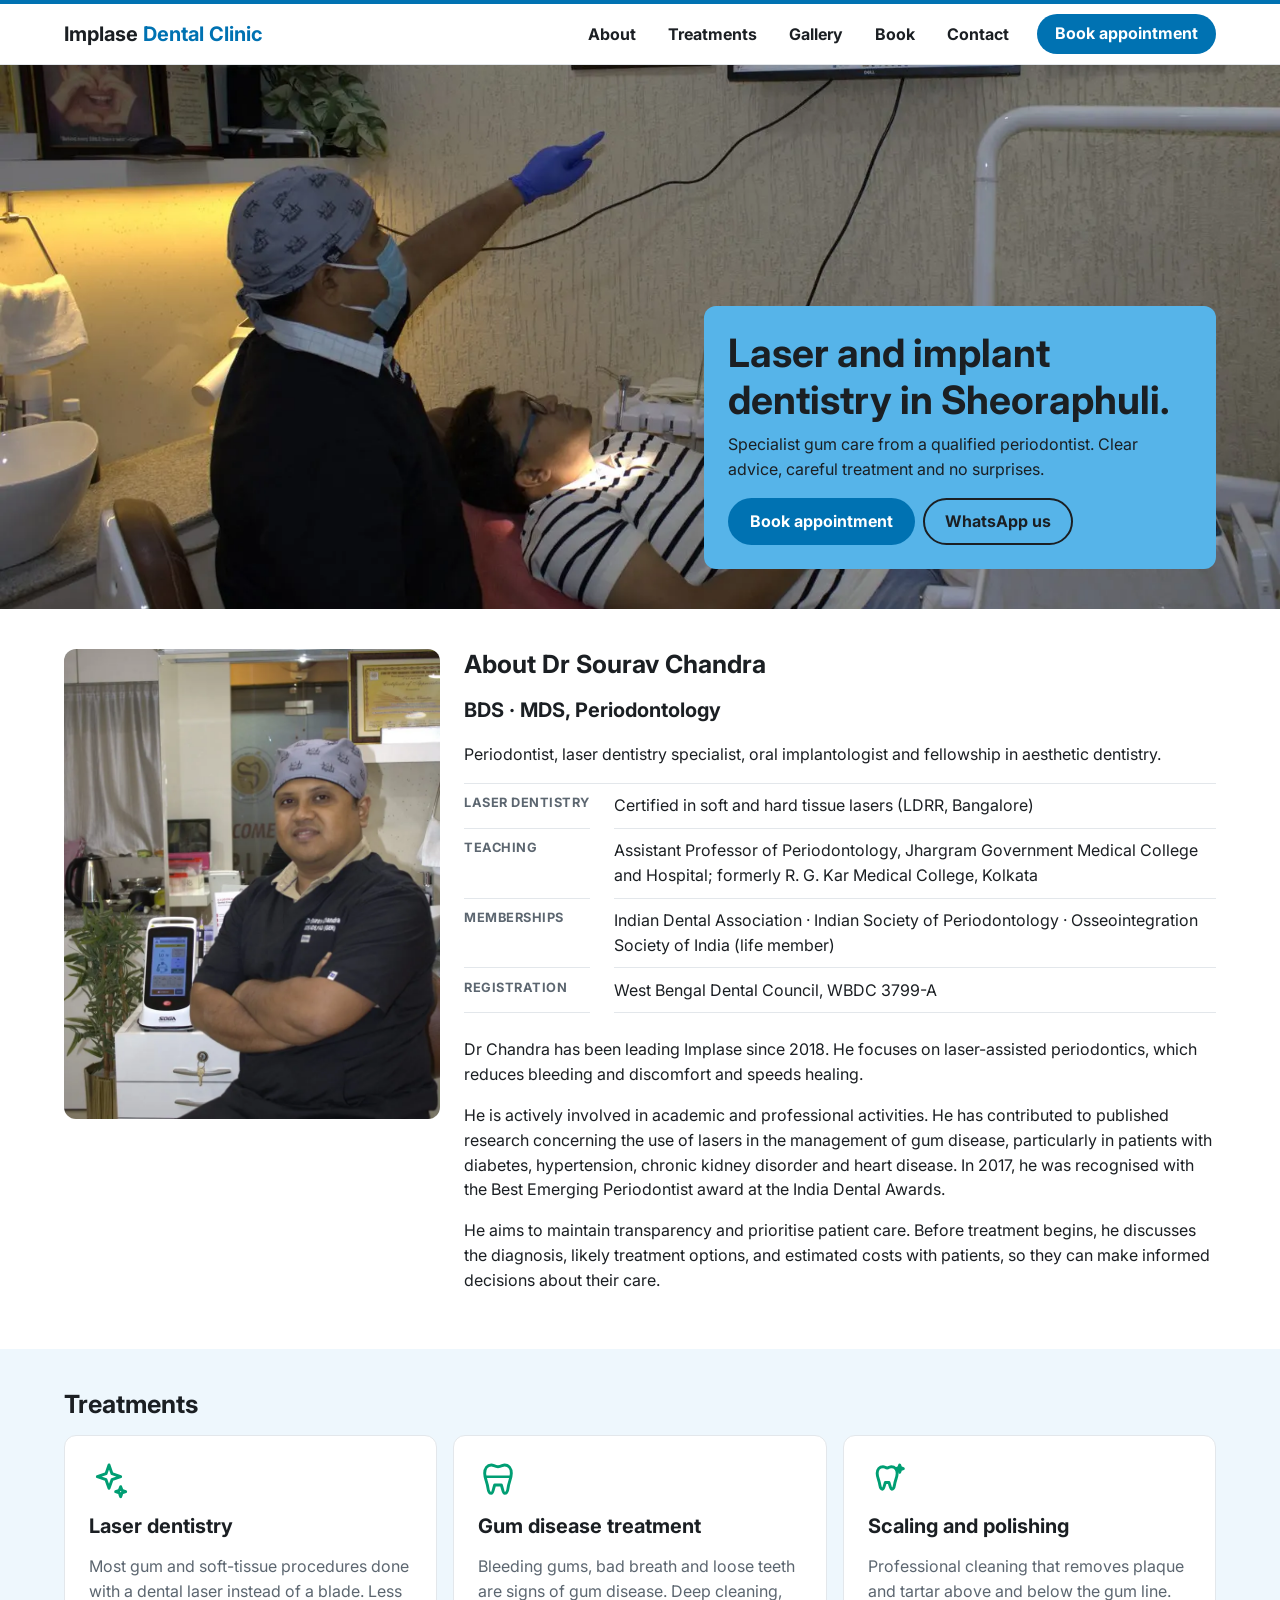
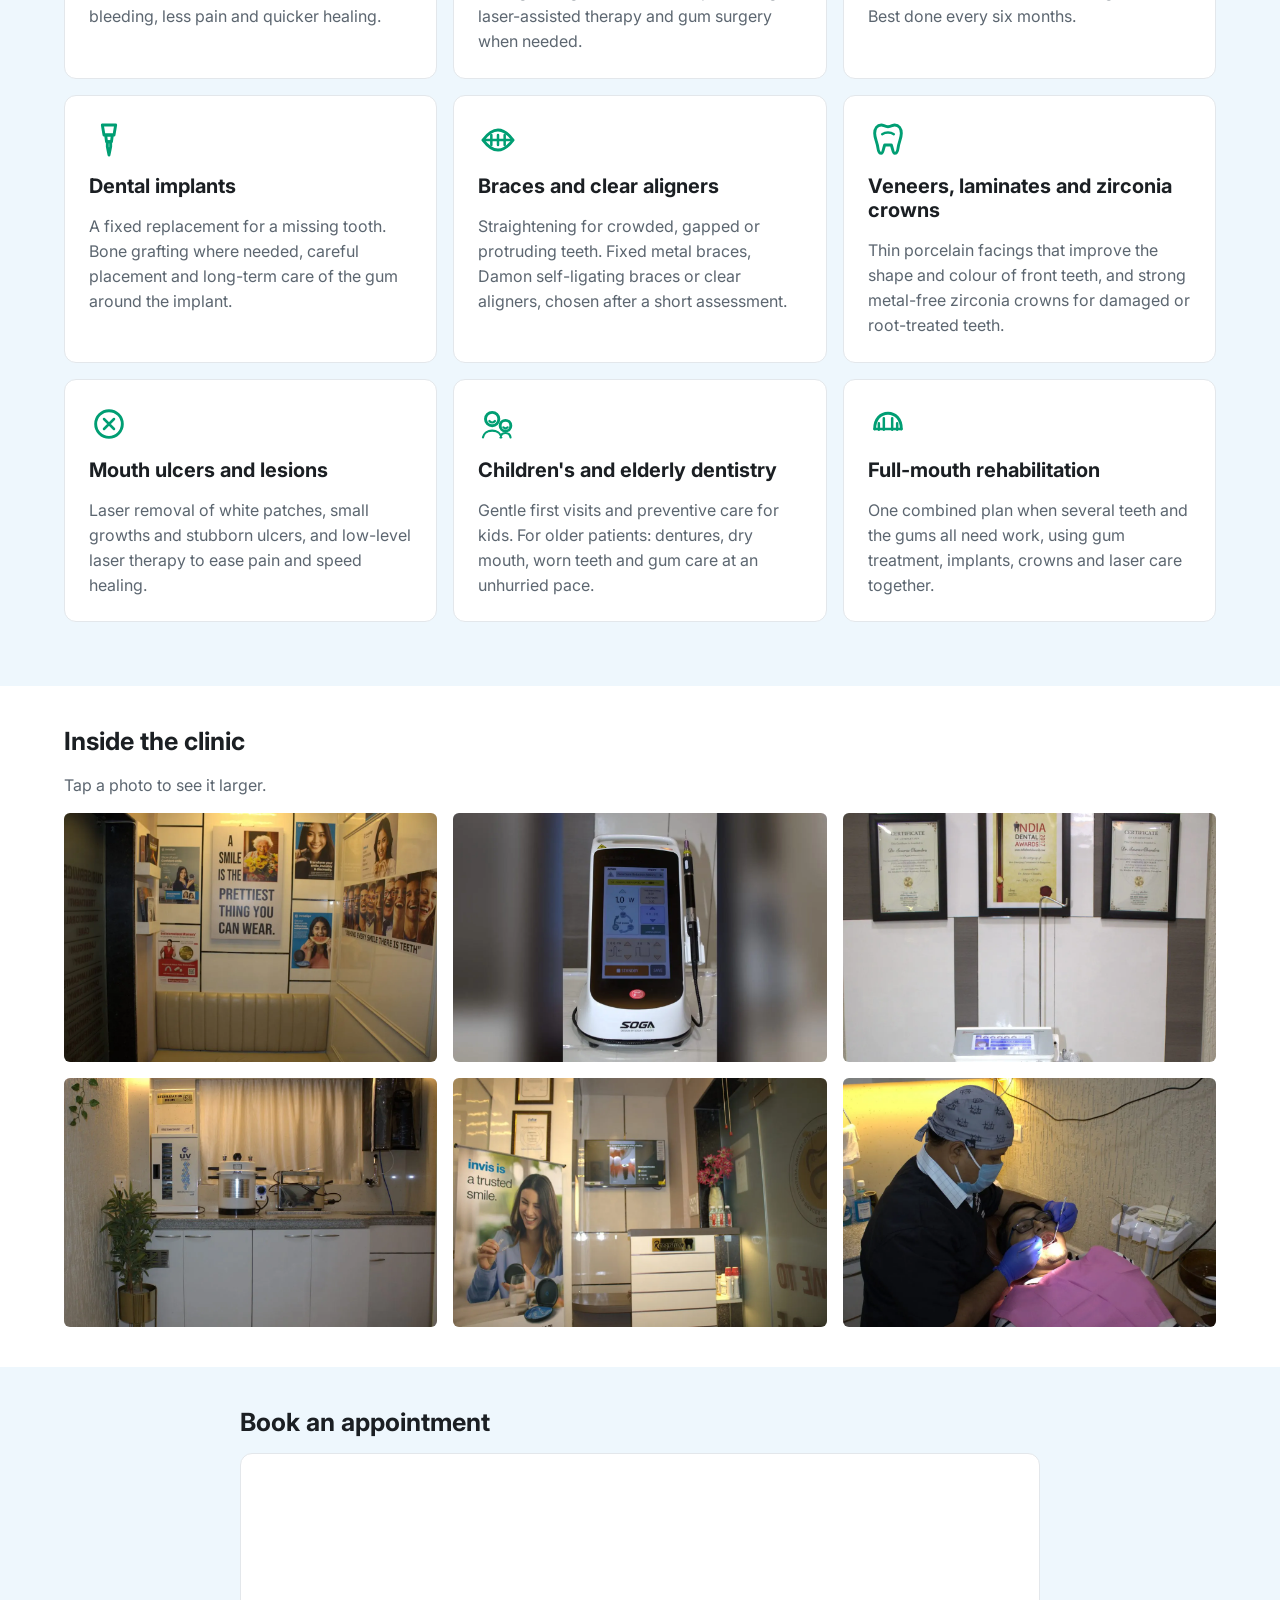
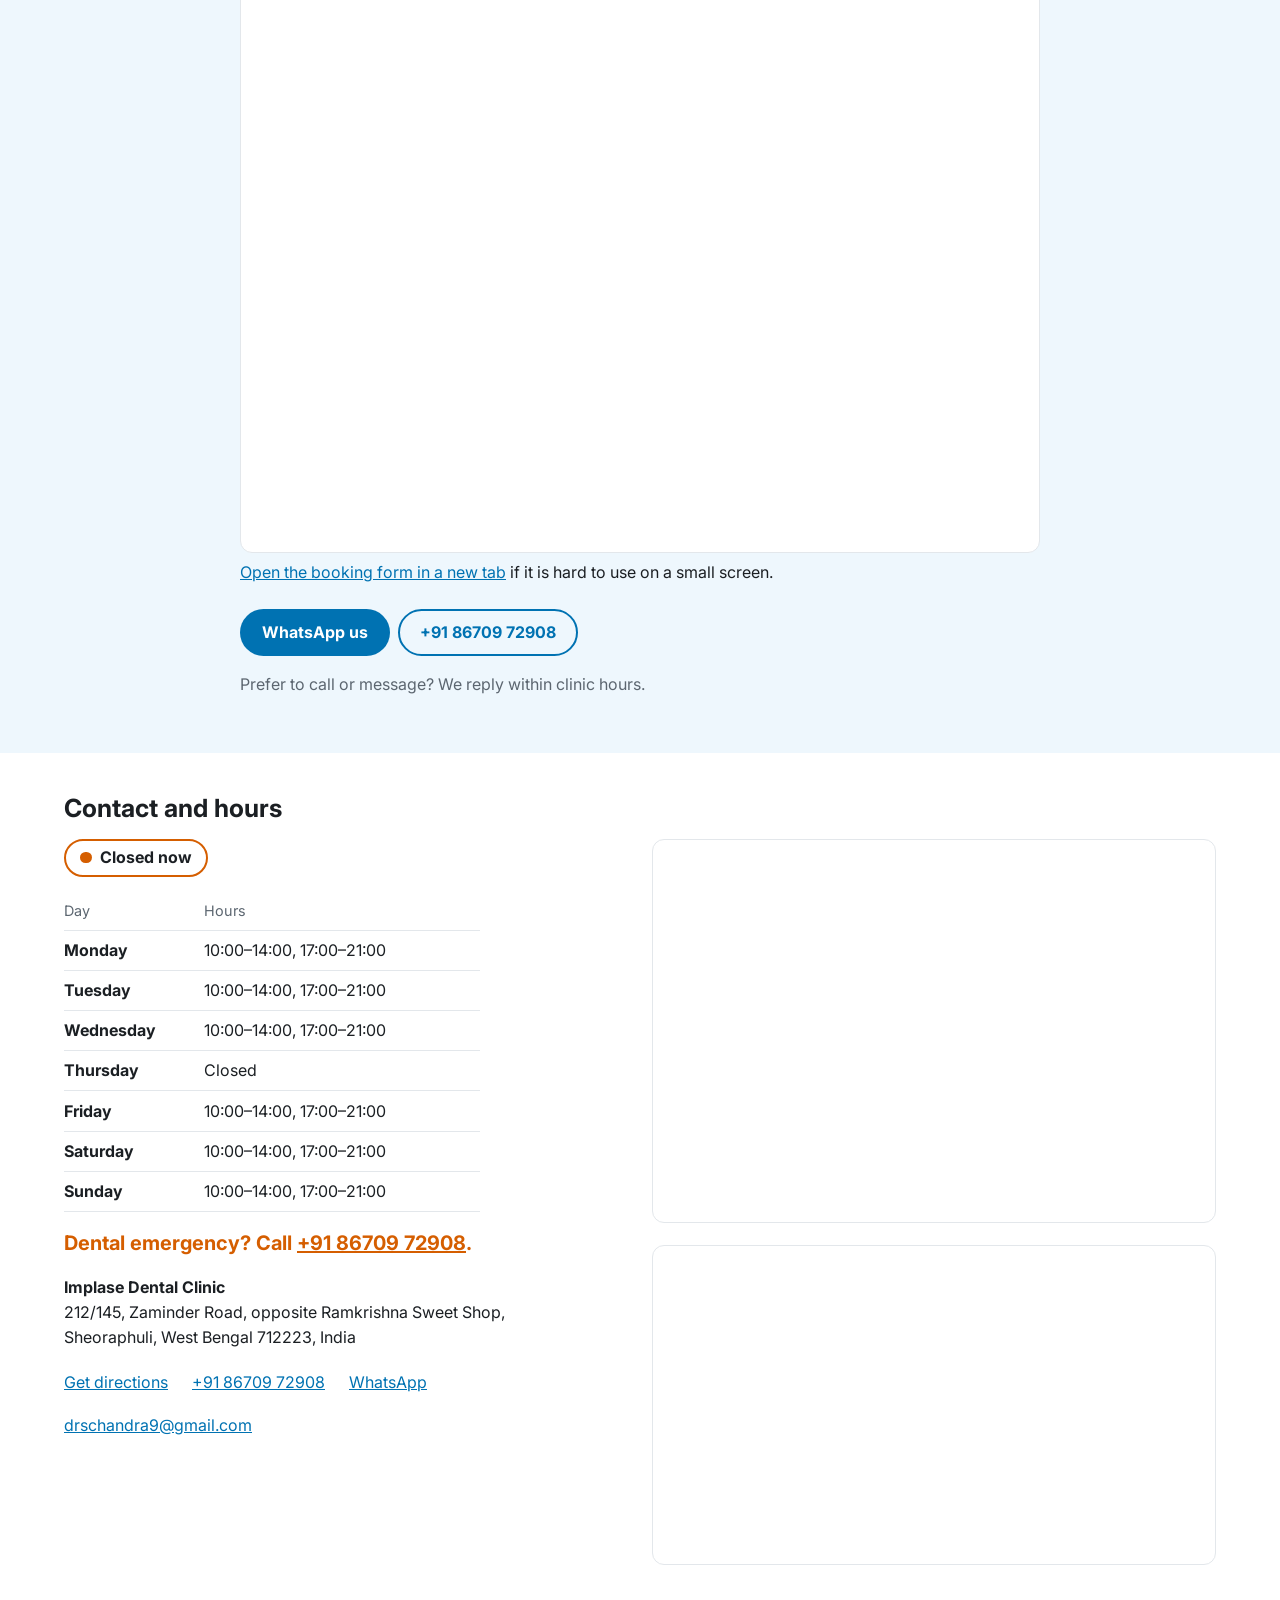
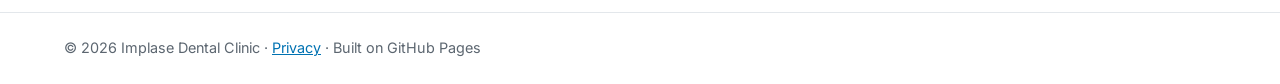
==== index.html @ 8813055f "Build the Implase Dental Clinic site Single-page static site for GitHub Pages: hero, about Dr Sourav" ====
<!doctype html>
<html lang="en">
<head>
  <meta charset="utf-8">
  <meta name="viewport" content="width=device-width, initial-scale=1">
  <title>Implase Dental Clinic, Sheoraphuli | Dr Sourav Chandra</title>
  <meta name="description" content="Implase Dental Clinic in Sheoraphuli, West Bengal. Laser dentistry, gum treatment and dental implants with periodontist Dr Sourav Chandra, BDS, MDS. Book online or on WhatsApp.">
  <link rel="canonical" href="https://implasedental.github.io/">
  <meta property="og:type" content="website">
  <meta property="og:title" content="Implase Dental Clinic, Sheoraphuli">
  <meta property="og:description" content="Laser dentistry, gum treatment and implants with periodontist Dr Sourav Chandra. Book online or on WhatsApp.">
  <meta property="og:url" content="https://implasedental.github.io/">
  <meta property="og:image" content="https://implasedental.github.io/assets/img/hero.jpg">
  <meta property="og:image:width" content="1600">
  <meta property="og:image:height" content="900">
  <meta name="theme-color" content="#0072B2">
  <link rel="icon" href="data:image/svg+xml,%3Csvg xmlns='http://www.w3.org/2000/svg' viewBox='0 0 32 32'%3E%3Crect width='32' height='32' rx='7' fill='%230072B2'/%3E%3Cpath d='M11 7c-3 0-5 2.5-5 6 0 4 2 6 2.5 10 .3 2 1.2 3 2 3 1.3 0 1.5-3 2.5-5.5h2c1 2.5 1.2 5.5 2.5 5.5.8 0 1.7-1 2-3 .5-4 2.5-6 2.5-10 0-3.5-2-6-5-6-1.5 0-2.5 1-3 1s-1.5-1-3-1z' fill='%23fff'/%3E%3C/svg%3E">
  <link rel="preconnect" href="https://fonts.googleapis.com">
  <link rel="preconnect" href="https://fonts.gstatic.com" crossorigin>
  <link rel="stylesheet" href="https://fonts.googleapis.com/css2?family=Inter:wght@400;700&display=swap">
  <link rel="stylesheet" href="style.css">
</head>
<body id="top">
  <a class="skip" href="#main">Skip to content</a>

  <header class="site-header">
    <div class="wrap bar">
      <a class="wordmark" href="#top">Implase <span>Dental Clinic</span></a>
      <button class="menu-btn" type="button" aria-expanded="false" aria-controls="nav">Menu</button>
      <nav id="nav" aria-label="Main">
        <ul>
          <li><a href="#about">About</a></li>
          <li><a href="#treatments">Treatments</a></li>
          <li><a href="#gallery">Gallery</a></li>
          <li><a href="#book">Book</a></li>
          <li><a href="#contact">Contact</a></li>
        </ul>
      </nav>
      <a class="btn btn-primary btn-small" href="#book">Book appointment</a>
    </div>
  </header>

  <main id="main">
    <section class="hero" aria-labelledby="hero-title">
      <picture>
        <source srcset="assets/img/hero.webp" type="image/webp">
        <img src="assets/img/hero.jpg" width="1600" height="900" alt="Dr Sourav Chandra points to a dental implant X-ray on the screen while a patient reclines in the chair" fetchpriority="high">
      </picture>
      <div class="hero-panel">
        <h1 id="hero-title">Laser and implant dentistry in Sheoraphuli.</h1>
        <p>Specialist gum care from a qualified periodontist. Clear advice, careful treatment and no surprises.</p>
        <div class="btn-row">
          <a class="btn btn-primary" href="#book">Book appointment</a>
          <a class="btn btn-outline" href="#" data-link="whatsapp" rel="noopener">WhatsApp us</a>
        </div>
      </div>
    </section>

    <section id="about" class="wrap section" aria-labelledby="about-title">
      <div class="about">
        <picture>
          <source srcset="assets/img/portrait.webp" type="image/webp">
          <img src="assets/img/portrait.jpg" width="800" height="1000" alt="Dr Sourav Chandra in scrubs and a surgical cap, seated beside the clinic's dental laser unit" loading="lazy">
        </picture>
        <div>
          <h2 id="about-title">About Dr Sourav Chandra</h2>
          <p class="lead">BDS &middot; MDS, Periodontology</p>
          <p>Periodontist, laser dentistry specialist, oral implantologist and fellowship in aesthetic dentistry.</p>
          <dl class="facts">
            <dt>Laser dentistry</dt><dd>Certified in soft and hard tissue lasers (LDRR, Bangalore)</dd>
            <dt>Teaching</dt><dd>Assistant Professor of Periodontology, Jhargram Government Medical College and Hospital; formerly R. G. Kar Medical College, Kolkata</dd>
            <dt>Memberships</dt><dd>Indian Dental Association &middot; Indian Society of Periodontology &middot; Osseointegration Society of India (life member)</dd>
            <dt>Registration</dt><dd>West Bengal Dental Council, WBDC 3799-A</dd>
          </dl>
          <p>Dr Chandra has been leading Implase since 2018. He focuses on laser-assisted periodontics, which reduces bleeding and discomfort and speeds healing.</p>
          <p>He is actively involved in academic and professional activities. He has contributed to published research concerning the use of lasers in the management of gum disease, particularly in patients with diabetes, hypertension, chronic kidney disorder and heart disease. In 2017, he was recognised with the Best Emerging Periodontist award at the India Dental Awards.</p>
          <p>He aims to maintain transparency and prioritise patient care. Before treatment begins, he discusses the diagnosis, likely treatment options, and estimated costs with patients, so they can make informed decisions about their care.</p>
        </div>
      </div>
    </section>

    <section id="treatments" class="section soft" aria-labelledby="treatments-title">
      <div class="wrap">
        <h2 id="treatments-title">Treatments</h2>
        <ul class="cards plain">
          <li class="card">
            <svg class="icon" viewBox="0 0 24 24" aria-hidden="true"><path d="M12 3l1.8 5.2L19 10l-5.2 1.8L12 17l-1.8-5.2L5 10l5.2-1.8z"/><path d="M19 16l.8 2.2L22 19l-2.2.8L19 22l-.8-2.2L16 19l2.2-.8z"/></svg>
            <h3>Laser dentistry</h3>
            <p>Most gum and soft-tissue procedures done with a dental laser instead of a blade. Less bleeding, less pain and quicker healing.</p>
          </li>
          <li class="card">
            <svg class="icon" viewBox="0 0 24 24" aria-hidden="true"><path d="M8 3c-2.5 0-4 2-4 5 0 3 1.5 5 2 9 .2 1.6 1 3 2 3s1-2 2-5h4c1 3 1 5 2 5s1.8-1.4 2-3c.5-4 2-6 2-9 0-3-1.5-5-4-5-1.3 0-2 1-4 1S9.3 3 8 3z"/><path d="M4.5 10h15" stroke-width="1.5"/></svg>
            <h3>Gum disease treatment</h3>
            <p>Bleeding gums, bad breath and loose teeth are signs of gum disease. Deep cleaning, laser-assisted therapy and gum surgery when needed.</p>
          </li>
          <li class="card">
            <svg class="icon" viewBox="0 0 24 24" aria-hidden="true"><path d="M9 4c-2 0-3.5 1.5-3.5 4 0 2.5 1.2 4 1.6 7 .2 1.3.8 2.5 1.6 2.5s.9-1.6 1.7-4h2.2c.8 2.4.9 4 1.7 4s1.4-1.2 1.6-2.5c.4-3 1.6-4.5 1.6-7 0-2.5-1.5-4-3.5-4-1 0-1.5.8-2.5.8S10 4 9 4z"/><path d="M19 3l.6 1.6L21.2 5.2l-1.6.6L19 7.4l-.6-1.6-1.6-.6 1.6-.6z"/></svg>
            <h3>Scaling and polishing</h3>
            <p>Professional cleaning that removes plaque and tartar above and below the gum line. Best done every six months.</p>
          </li>
          <li class="card">
            <svg class="icon" viewBox="0 0 24 24" aria-hidden="true"><path d="M8 3h8l-1 6H9z"/><path d="M10 9h4l-.5 4h-3z"/><path d="M11 13h2v3l-1 5-1-5z"/></svg>
            <h3>Dental implants</h3>
            <p>A fixed replacement for a missing tooth. Bone grafting where needed, careful placement and long-term care of the gum around the implant.</p>
          </li>
          <li class="card">
            <svg class="icon" viewBox="0 0 24 24" aria-hidden="true"><path d="M3 12c3-4 6-6 9-6s6 2 9 6c-3 4-6 6-9 6s-6-2-9-6z"/><path d="M3 12h18M8 9v6M12 9v6M16 9v6" stroke-width="1.5"/></svg>
            <h3>Braces and clear aligners</h3>
            <p>Straightening for crowded, gapped or protruding teeth. Fixed metal braces, Damon self-ligating braces or clear aligners, chosen after a short assessment.</p>
          </li>
          <li class="card">
            <svg class="icon" viewBox="0 0 24 24" aria-hidden="true"><path d="M8 3c-2.5 0-4 2-4 5 0 3 1.5 5 2 9 .2 1.6 1 3 2 3s1-2 2-5h4c1 3 1 5 2 5s1.8-1.4 2-3c.5-4 2-6 2-9 0-3-1.5-5-4-5-1.3 0-2 1-4 1S9.3 3 8 3z"/><path d="M8.5 8.5c1.2-.8 2.3-1 3.5-1s2.3.2 3.5 1" stroke-width="1.5"/></svg>
            <h3>Veneers, laminates and zirconia crowns</h3>
            <p>Thin porcelain facings that improve the shape and colour of front teeth, and strong metal-free zirconia crowns for damaged or root-treated teeth.</p>
          </li>
          <li class="card">
            <svg class="icon" viewBox="0 0 24 24" aria-hidden="true"><path d="M4 12c0-4.4 3.6-8 8-8s8 3.6 8 8-3.6 8-8 8-8-3.6-8-8z"/><path d="M9 9l6 6M15 9l-6 6" stroke-width="1.5"/></svg>
            <h3>Mouth ulcers and lesions</h3>
            <p>Laser removal of white patches, small growths and stubborn ulcers, and low-level laser therapy to ease pain and speed healing.</p>
          </li>
          <li class="card">
            <svg class="icon" viewBox="0 0 24 24" aria-hidden="true"><circle cx="8.5" cy="9" r="4"/><path d="M6.8 10.2c.5.6 1 .9 1.7.9s1.2-.3 1.7-.9" stroke-width="1.3"/><circle cx="16.5" cy="13" r="3.2"/><path d="M15.2 14c.4.4.8.6 1.3.6s.9-.2 1.3-.6" stroke-width="1.3"/><path d="M3 20c.5-2.5 2.8-4 5.5-4s5 1.5 5.5 4M13.5 20c.3-1.6 1.5-2.6 3-2.6s2.7 1 3 2.6" stroke-width="1.3"/></svg>
            <h3>Children's and elderly dentistry</h3>
            <p>Gentle first visits and preventive care for kids. For older patients: dentures, dry mouth, worn teeth and gum care at an unhurried pace.</p>
          </li>
          <li class="card">
            <svg class="icon" viewBox="0 0 24 24" aria-hidden="true"><path d="M4 15c0-6 3.6-9.5 8-9.5s8 3.5 8 9.5"/><path d="M6.5 11.5v4M9.5 8.5v7M14.5 8.5v7M17.5 11.5v4M4 15h16" stroke-width="1.5"/></svg>
            <h3>Full-mouth rehabilitation</h3>
            <p>One combined plan when several teeth and the gums all need work, using gum treatment, implants, crowns and laser care together.</p>
          </li>
        </ul>
      </div>
    </section>

    <section id="gallery" class="wrap section" aria-labelledby="gallery-title">
      <h2 id="gallery-title">Inside the clinic</h2>
      <p class="muted">Tap a photo to see it larger.</p>
      <ul class="gallery plain">
        <li><a href="assets/img/gallery-01.jpg"><picture><source srcset="assets/img/gallery-01.webp" type="image/webp"><img src="assets/img/gallery-01.jpg" width="1200" height="800" alt="Dr Chandra examining a patient" loading="lazy"></picture></a></li>
        <li><a href="assets/img/gallery-02.jpg"><picture><source srcset="assets/img/gallery-02.webp" type="image/webp"><img src="assets/img/gallery-02.jpg" width="1200" height="800" alt="The dental laser unit" loading="lazy"></picture></a></li>
        <li><a href="assets/img/gallery-03.jpg"><picture><source srcset="assets/img/gallery-03.webp" type="image/webp"><img src="assets/img/gallery-03.jpg" width="1200" height="800" alt="Awards and certificates, including Best Emerging Periodontist, India Dental Awards 2017" loading="lazy"></picture></a></li>
        <li><a href="assets/img/gallery-04.jpg"><picture><source srcset="assets/img/gallery-04.webp" type="image/webp"><img src="assets/img/gallery-04.jpg" width="1200" height="800" alt="Sterilisation room: autoclave and UV chamber" loading="lazy"></picture></a></li>
        <li><a href="assets/img/gallery-05.jpg"><picture><source srcset="assets/img/gallery-05.webp" type="image/webp"><img src="assets/img/gallery-05.jpg" width="1200" height="800" alt="Reception" loading="lazy"></picture></a></li>
        <li><a href="assets/img/gallery-06.jpg"><picture><source srcset="assets/img/gallery-06.webp" type="image/webp"><img src="assets/img/gallery-06.jpg" width="1200" height="800" alt="Waiting area" loading="lazy"></picture></a></li>
      </ul>
      <dialog id="lightbox" aria-label="Photo viewer">
        <figure>
          <img src="" alt="">
          <figcaption></figcaption>
        </figure>
        <button type="button" class="lb-btn lb-prev" id="lb-prev" aria-label="Previous photo">&#8592;</button>
        <button type="button" class="lb-btn lb-next" id="lb-next" aria-label="Next photo">&#8594;</button>
        <button type="button" class="lb-btn lb-close" id="lb-close" aria-label="Close">&#215;</button>
      </dialog>
    </section>

    <section id="book" class="section soft" aria-labelledby="book-title">
      <div class="wrap narrow">
        <h2 id="book-title">Book an appointment</h2>
        <div id="calendar">
          <div class="notice">
            <strong>To book, use the online form, message us on WhatsApp or call.</strong>
            <p>The form needs JavaScript. If it does not appear, WhatsApp or call us during clinic hours and we will fix a time.</p>
          </div>
        </div>
        <div class="btn-row">
          <a class="btn btn-primary" href="#" data-link="whatsapp" rel="noopener">WhatsApp us</a>
          <a class="btn btn-outline" href="#" data-link="phone" data-text>+91 86709 72908</a>
        </div>
        <p class="muted">Prefer to call or message? We reply within clinic hours.</p>
      </div>
    </section>

    <section id="contact" class="wrap section" aria-labelledby="contact-title">
      <h2 id="contact-title">Contact and hours</h2>
      <div class="contact">
        <div>
          <p><span class="badge" id="open-badge">Checking hours…</span></p>
          <table id="hours">
            <caption class="visually-hidden">Clinic hours, Indian Standard Time</caption>
            <thead><tr><th scope="col">Day</th><th scope="col">Hours</th></tr></thead>
            <tbody></tbody>
          </table>
          <p class="emergency">Dental emergency? Call <a href="#" data-link="phone" data-text>+91 86709 72908</a>.</p>
          <address>
            <strong>Implase Dental Clinic</strong><br>
            212/145, Zaminder Road, opposite Ramkrishna Sweet Shop,<br>
            Sheoraphuli, West Bengal 712223, India
          </address>
          <ul class="plain links">
            <li><a href="#" data-link="directions" rel="noopener">Get directions</a></li>
            <li><a href="#" data-link="phone" data-text>+91 86709 72908</a></li>
            <li><a href="#" data-link="whatsapp" rel="noopener">WhatsApp</a></li>
            <li><a href="#" data-link="email" data-text>Email</a></li>
            <li><a href="#" data-link="reviews" rel="noopener">Read reviews</a></li>
          </ul>
          <ul class="plain links" id="socials"></ul>
        </div>
        <div>
          <iframe id="calendar-view" title="Implase Dental Clinic calendar" loading="lazy"></iframe>
          <iframe id="map" title="Map showing Implase Dental Clinic on Zaminder Road, Sheoraphuli" loading="lazy" allowfullscreen referrerpolicy="no-referrer-when-downgrade"></iframe>
        </div>
      </div>
    </section>
  </main>

  <footer class="site-footer">
    <div class="wrap">
      <p>&copy; <span id="year">2026</span> Implase Dental Clinic &middot; <a href="privacy.html">Privacy</a> &middot; Built on GitHub Pages</p>
    </div>
  </footer>

  <script src="script.js"></script>
</body>
</html>
---- style.css ----
/* Palette roles (Okabe-Ito), type scale, spacing and radii live here. */
:root {
  --brand: #0072B2;
  --brand-soft: #56B4E9;
  --accent: #009E73;
  --alert: #D55E00;
  --ink: #1B1F23;
  --paper: #FFFFFF;
  --muted: #5C6670;
  --line: #E3E7EB;
  --link: var(--brand);
  --on-soft: #1B1F23;              /* text on --brand-soft, same in both schemes */
  --soft-bg: #EEF7FD;              /* light wash for alternating sections */

  --font: "Inter", system-ui, -apple-system, "Segoe UI", Roboto, sans-serif;
  --fs-0: 1rem;                    /* 16px, 1.25 ratio */
  --fs-1: 1.25rem;
  --fs-2: 1.563rem;
  --fs-3: 1.953rem;
  --fs-4: 2.441rem;

  --s-1: .25rem;
  --s-2: .5rem;
  --s-3: 1rem;
  --s-4: 1.5rem;
  --s-5: 2.5rem;
  --s-6: 4rem;

  --r-sm: 6px;
  --r-md: 12px;
  --r-pill: 999px;
  --wrap: 72rem;
  --header-h: 3.75rem;
}

@media (prefers-color-scheme: dark) {
  :root {
    --ink: #FFFFFF;
    --paper: #1B1F23;
    --muted: #A9B2BA;
    --line: #2E353C;
    --link: #56B4E9;
    --soft-bg: #222A31;
  }
}

*, *::before, *::after { box-sizing: border-box; }
html { scroll-behavior: smooth; scroll-padding-top: var(--header-h); }
@media (prefers-reduced-motion: reduce) { html { scroll-behavior: auto; } }

body {
  margin: 0;
  font-family: var(--font);
  font-size: var(--fs-0);
  line-height: 1.55;
  color: var(--ink);
  background: var(--paper);
}

h1, h2, h3 { line-height: 1.2; margin: 0 0 var(--s-3); }
h1 { font-size: var(--fs-3); }
h2 { font-size: var(--fs-2); }
h3 { font-size: var(--fs-1); }
p { margin: 0 0 var(--s-3); }
img { max-width: 100%; height: auto; display: block; }
a { color: var(--link); }
a:hover { text-decoration-thickness: 2px; }
:focus-visible { outline: 3px solid var(--brand-soft); outline-offset: 2px; }
.plain { list-style: none; margin: 0; padding: 0; }
.muted { color: var(--muted); }
.lead { font-size: var(--fs-1); font-weight: 700; }
.visually-hidden { position: absolute; width: 1px; height: 1px; overflow: hidden; clip: rect(0 0 0 0); white-space: nowrap; }

.skip {
  position: absolute; left: var(--s-3); top: -3rem;
  padding: var(--s-2) var(--s-3); background: var(--brand); color: #fff; border-radius: var(--r-sm); z-index: 20;
}
.skip:focus { top: var(--s-3); }

.wrap { width: min(100% - 2rem, var(--wrap)); margin-inline: auto; }
.wrap.narrow { max-width: 50rem; }
.section { padding-block: var(--s-5); }
.soft { background: var(--soft-bg); }
.soft .wrap.section { padding-block: 0; }

/* Buttons */
.btn {
  display: inline-block; padding: .75rem 1.25rem; min-height: 44px;
  border-radius: var(--r-pill); font-weight: 700; text-decoration: none; text-align: center;
  border: 2px solid transparent; line-height: 1.2;
}
.btn-primary { background: var(--brand); color: #fff; }
.btn-primary:hover { background: #005E93; }
.btn-outline { border-color: currentColor; color: var(--link); background: transparent; }
.btn-small { padding: .5rem 1rem; min-height: 40px; }
.btn-row { display: flex; flex-wrap: wrap; gap: var(--s-2); margin-bottom: var(--s-3); }

/* Header */
.site-header {
  position: sticky; top: 0; z-index: 10;
  background: var(--paper); border-bottom: 1px solid var(--line);
  border-top: 4px solid var(--brand);
}
.bar { display: flex; align-items: center; gap: var(--s-3); min-height: var(--header-h); position: relative; }
.wordmark { font-weight: 700; text-decoration: none; color: var(--ink); margin-right: auto; font-size: var(--fs-0); line-height: 1.2; }
@media (min-width: 60em) { .wordmark { font-size: var(--fs-1); } }
.wordmark span { color: var(--brand); display: block; white-space: nowrap; }
@media (min-width: 60em) { .wordmark span { display: inline; } }
@media (prefers-color-scheme: dark) { .wordmark span { color: var(--brand-soft); } }
.menu-btn {
  font: inherit; font-weight: 700; background: none; color: var(--ink);
  border: 2px solid var(--line); border-radius: var(--r-sm); padding: .4rem .75rem; min-height: 40px; cursor: pointer;
}
#nav { display: none; position: absolute; left: 0; right: 0; top: 100%; background: var(--paper); border-bottom: 1px solid var(--line); }
#nav.open { display: block; }
#nav ul { list-style: none; margin: 0; padding: var(--s-2) 0; }
#nav a { display: block; padding: .75rem 1rem; color: var(--ink); text-decoration: none; font-weight: 700; }
#nav a:hover { color: var(--link); }
@media (min-width: 60em) {
  .menu-btn { display: none; }
  #nav { display: block; position: static; border: 0; background: none; }
  #nav ul { display: flex; gap: var(--s-2); padding: 0; }
  #nav a { padding: .5rem .75rem; }
}

/* Hero */
.hero { position: relative; }
.hero img { width: 100%; aspect-ratio: 16 / 9; object-fit: cover; object-position: center 80%; }
.hero-panel { background: var(--brand-soft); color: var(--on-soft); padding: var(--s-4) var(--s-3); }
.hero-panel h1 { margin-bottom: var(--s-2); }
.hero-panel .btn-outline { color: var(--on-soft); }
.hero-panel .btn-row { margin: 0; }
@media (min-width: 56em) {
  .hero img { aspect-ratio: 2 / 1; max-height: 34rem; }
  .hero-panel {
    position: absolute; right: max(1rem, calc((100% - var(--wrap)) / 2)); bottom: var(--s-5);
    max-width: 32rem; padding: var(--s-4); border-radius: var(--r-md);
  }
  .hero-panel h1 { font-size: var(--fs-4); }
}

/* About */
.about { display: grid; gap: var(--s-4); }
.about img { border-radius: var(--r-md); width: 100%; max-width: 20rem; }
.facts { display: grid; gap: 0; margin: 0 0 var(--s-4); border-top: 1px solid var(--line); }
.facts dt { font-size: .8rem; font-weight: 700; letter-spacing: .04em; text-transform: uppercase; color: var(--muted); padding-top: .6rem; }
.facts dd { margin: 0; padding: .15rem 0 .6rem; border-bottom: 1px solid var(--line); }
@media (min-width: 48em) {
  .facts { grid-template-columns: max-content 1fr; column-gap: var(--s-4); }
  .facts dt { padding: .6rem 0; border-bottom: 1px solid var(--line); }
  .facts dd { padding: .6rem 0; }
}
@media (min-width: 48em) {
  .about { grid-template-columns: 1fr 2fr; align-items: start; }
  .about img { max-width: none; }
}

/* Treatments */
.cards { display: grid; gap: var(--s-3); grid-template-columns: repeat(auto-fill, minmax(min(100%, 20rem), 1fr)); margin-bottom: var(--s-4); }
.card { background: var(--paper); border: 1px solid var(--line); border-radius: var(--r-md); padding: var(--s-4); }
.card p { margin: 0; color: var(--muted); }
.icon { width: 2.5rem; height: 2.5rem; fill: none; stroke: var(--accent); stroke-width: 1.75; stroke-linecap: round; stroke-linejoin: round; margin-bottom: var(--s-2); }

/* Gallery + lightbox */
.gallery { display: grid; gap: var(--s-2); grid-template-columns: repeat(2, 1fr); }
@media (min-width: 48em) { .gallery { grid-template-columns: repeat(3, 1fr); gap: var(--s-3); } }
.gallery a { display: block; border-radius: var(--r-sm); overflow: hidden; }
.gallery img { transition: transform .2s; }
.gallery a:hover img { transform: scale(1.03); }
#lightbox { border: 0; padding: 0; background: transparent; max-width: 95vw; max-height: 95vh; }
#lightbox::backdrop { background: rgba(0, 0, 0, .85); }
#lightbox figure { margin: 0; }
#lightbox img { max-width: 95vw; max-height: 85vh; width: auto; border-radius: var(--r-sm); margin-inline: auto; }
#lightbox figcaption { color: #fff; text-align: center; padding: var(--s-2); }
.lb-btn {
  position: fixed; top: 50%; transform: translateY(-50%);
  width: 44px; height: 44px; border-radius: var(--r-pill); border: 0; cursor: pointer;
  background: #fff; color: #1B1F23; font-size: 1.5rem; line-height: 1;
}
.lb-prev { left: var(--s-2); }
.lb-next { right: var(--s-2); }
.lb-close { top: var(--s-3); right: var(--s-2); transform: none; }

/* Booking */
#calendar { margin-bottom: var(--s-4); }
#calendar iframe { width: 100%; min-height: 700px; border: 1px solid var(--line); border-radius: var(--r-md); background: var(--paper); }
.notice { border: 2px dashed var(--brand); border-radius: var(--r-md); padding: var(--s-4); background: var(--paper); }
.notice p { margin: var(--s-2) 0 0; }

/* Contact */
.contact { display: grid; gap: var(--s-4); }
@media (min-width: 54em) { .contact { grid-template-columns: 1fr 1fr; } }
.badge {
  display: inline-flex; align-items: center; gap: var(--s-2);
  padding: .3rem .9rem; border-radius: var(--r-pill); border: 2px solid var(--line); font-weight: 700;
}
.badge::before { content: ""; width: .7em; height: .7em; border-radius: 50%; background: var(--muted); }
.badge.open { border-color: var(--accent); }
.badge.open::before { background: var(--accent); }
.badge.closed { border-color: var(--alert); }
.badge.closed::before { background: var(--alert); }
#hours { border-collapse: collapse; width: 100%; max-width: 26rem; margin-bottom: var(--s-3); }
#hours th, #hours td { text-align: left; padding: .45rem 0; border-bottom: 1px solid var(--line); }
#hours thead th { color: var(--muted); font-weight: 400; font-size: .9rem; }
#hours tbody th { font-weight: 700; }
.emergency { font-size: var(--fs-1); font-weight: 700; color: var(--alert); }
.emergency a { color: inherit; }
address { font-style: normal; margin-bottom: var(--s-3); }
.links { display: flex; flex-wrap: wrap; gap: var(--s-2) var(--s-4); margin-bottom: var(--s-3); }
.links a { display: inline-block; padding-block: .3rem; }
.contact picture img { border-radius: var(--r-md); margin-bottom: var(--s-3); }
#map { width: 100%; height: 20rem; border: 1px solid var(--line); border-radius: var(--r-md); }
#calendar-view { width: 100%; height: 24rem; border: 1px solid var(--line); border-radius: var(--r-md); margin-bottom: var(--s-3); background: var(--paper); }

/* Footer */
.site-footer { border-top: 1px solid var(--line); padding-block: var(--s-4); color: var(--muted); font-size: .9rem; }
.site-footer p { margin: 0; }

/* Privacy page */
.prose { max-width: 42rem; }
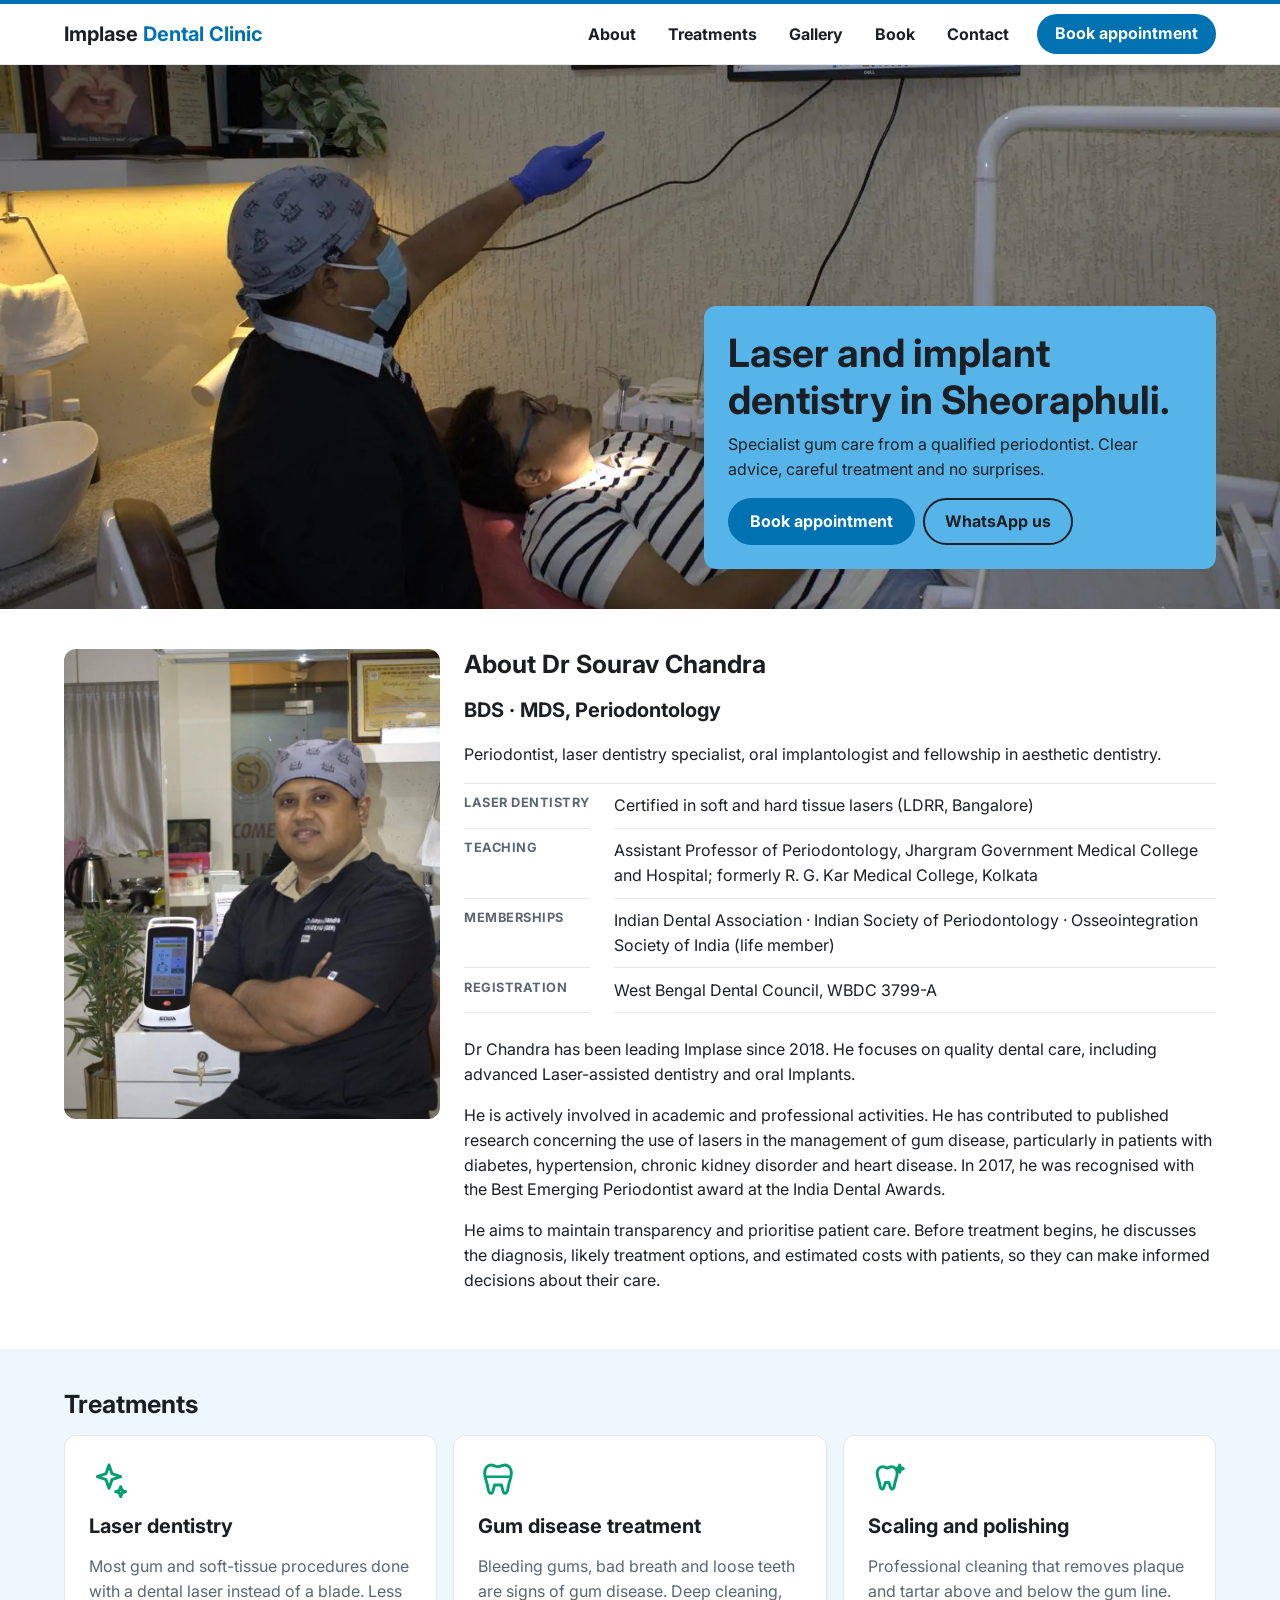
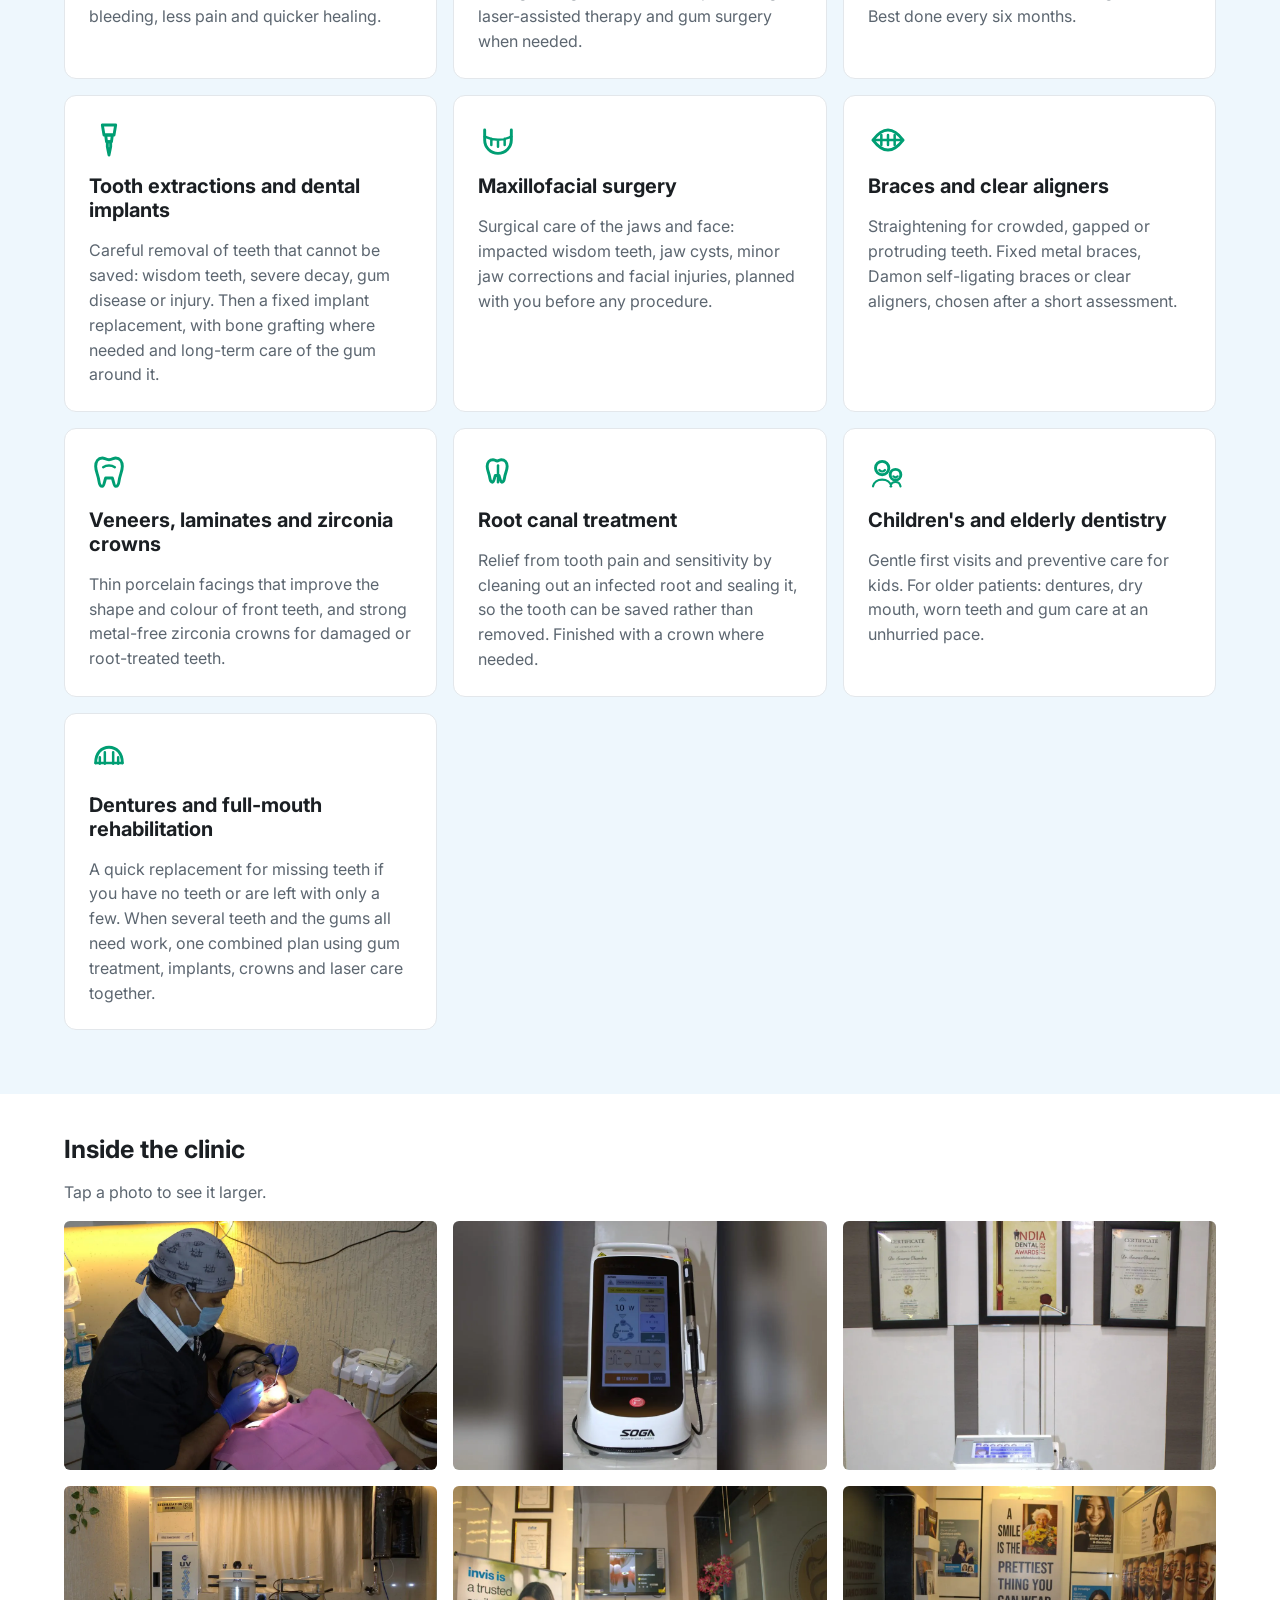
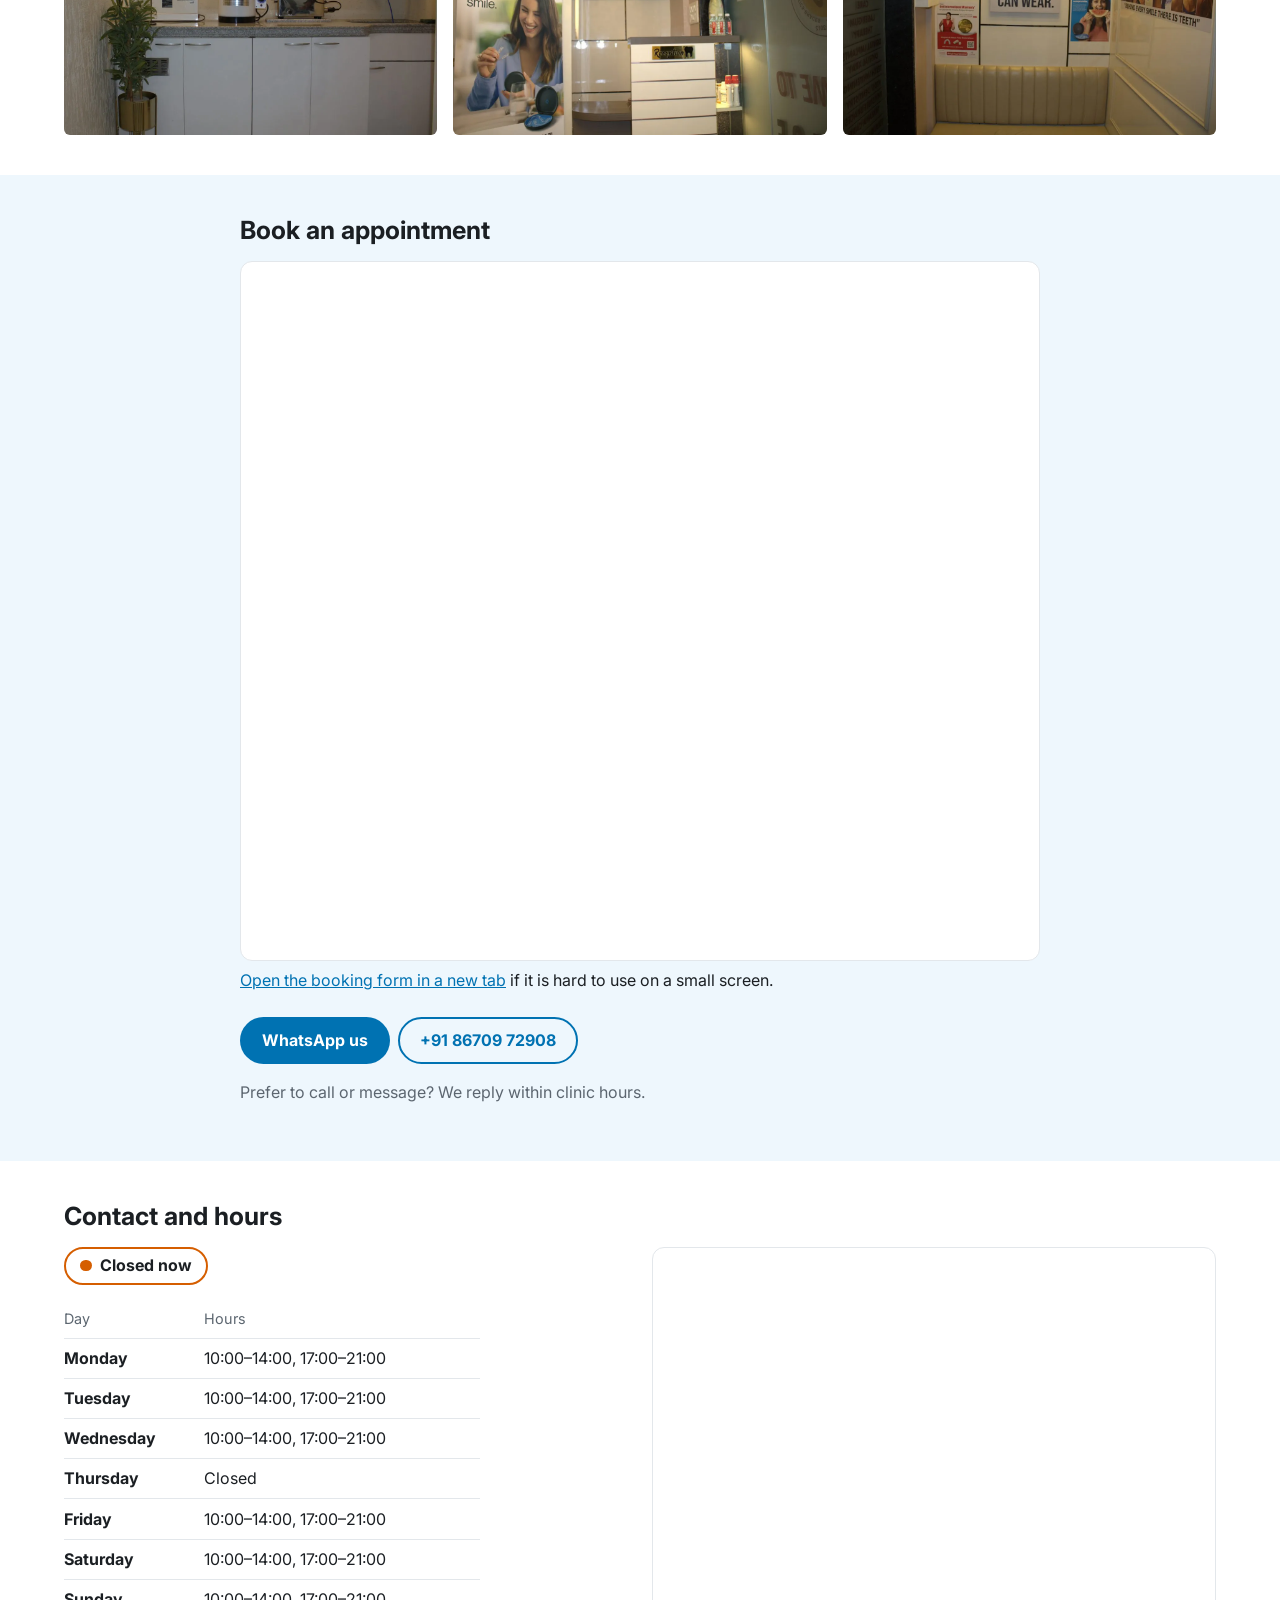
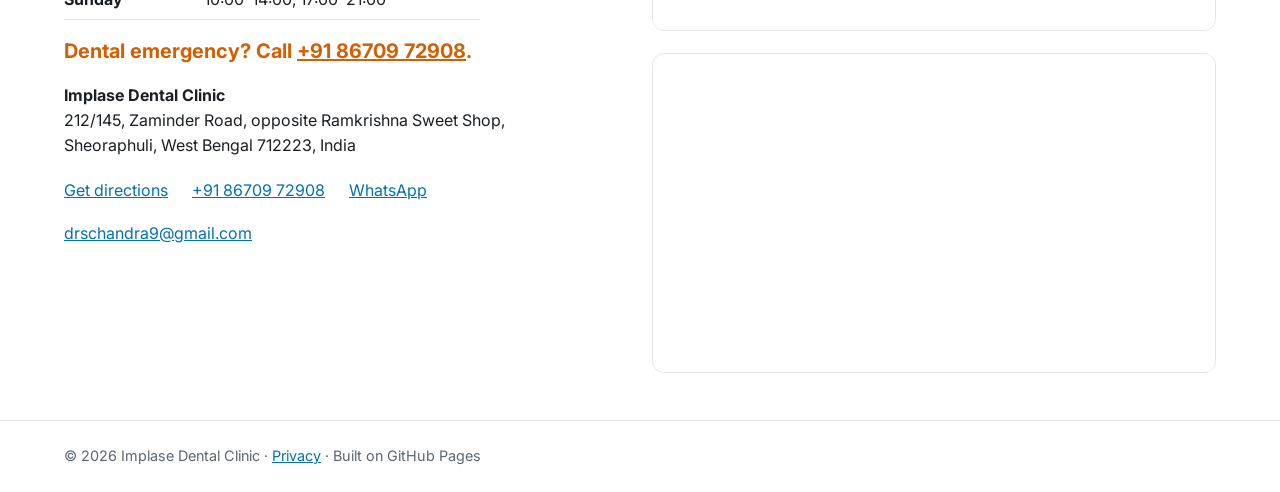
==== commit eb3afdd9: "Reword and make the terminology even more complicated" ====
--- a/index.html
+++ b/index.html
@@ -5,12 +5,12 @@
   <meta name="viewport" content="width=device-width, initial-scale=1">
   <title>Implase Dental Clinic, Sheoraphuli | Dr Sourav Chandra</title>
   <meta name="description" content="Implase Dental Clinic in Sheoraphuli, West Bengal. Laser dentistry, gum treatment and dental implants with periodontist Dr Sourav Chandra, BDS, MDS. Book online or on WhatsApp.">
-  <link rel="canonical" href="https://implasedental.github.io/">
+  <link rel="canonical" href="https://implase.github.io/">
   <meta property="og:type" content="website">
   <meta property="og:title" content="Implase Dental Clinic, Sheoraphuli">
   <meta property="og:description" content="Laser dentistry, gum treatment and implants with periodontist Dr Sourav Chandra. Book online or on WhatsApp.">
-  <meta property="og:url" content="https://implasedental.github.io/">
-  <meta property="og:image" content="https://implasedental.github.io/assets/img/hero.jpg">
+  <meta property="og:url" content="https://implase.github.io/">
+  <meta property="og:image" content="https://implase.github.io/assets/img/hero.jpg">
   <meta property="og:image:width" content="1600">
   <meta property="og:image:height" content="900">
   <meta name="theme-color" content="#0072B2">
@@ -72,7 +72,7 @@
             <dt>Memberships</dt><dd>Indian Dental Association &middot; Indian Society of Periodontology &middot; Osseointegration Society of India (life member)</dd>
             <dt>Registration</dt><dd>West Bengal Dental Council, WBDC 3799-A</dd>
           </dl>
-          <p>Dr Chandra has been leading Implase since 2018. He focuses on laser-assisted periodontics, which reduces bleeding and discomfort and speeds healing.</p>
+          <p>Dr Chandra has been leading Implase since 2018. He focuses on quality dental care, including advanced Laser-assisted dentistry and oral Implants.</p>
           <p>He is actively involved in academic and professional activities. He has contributed to published research concerning the use of lasers in the management of gum disease, particularly in patients with diabetes, hypertension, chronic kidney disorder and heart disease. In 2017, he was recognised with the Best Emerging Periodontist award at the India Dental Awards.</p>
           <p>He aims to maintain transparency and prioritise patient care. Before treatment begins, he discusses the diagnosis, likely treatment options, and estimated costs with patients, so they can make informed decisions about their care.</p>
         </div>
@@ -100,8 +100,13 @@
           </li>
           <li class="card">
             <svg class="icon" viewBox="0 0 24 24" aria-hidden="true"><path d="M8 3h8l-1 6H9z"/><path d="M10 9h4l-.5 4h-3z"/><path d="M11 13h2v3l-1 5-1-5z"/></svg>
-            <h3>Dental implants</h3>
-            <p>A fixed replacement for a missing tooth. Bone grafting where needed, careful placement and long-term care of the gum around the implant.</p>
+            <h3>Tooth extractions and dental implants</h3>
+            <p>Careful removal of teeth that cannot be saved: wisdom teeth, severe decay, gum disease or injury. Then a fixed implant replacement, with bone grafting where needed and long-term care of the gum around it.</p>
+          </li>
+          <li class="card">
+            <svg class="icon" viewBox="0 0 24 24" aria-hidden="true"><path d="M4 6v6c0 4.4 3.6 8 8 8s8-3.6 8-8V6"/><path d="M4 10c2.5 1.2 5.2 1.8 8 1.8s5.5-.6 8-1.8M8 11.3V15M12 11.8v4.2M16 11.3V15" stroke-width="1.5"/></svg>
+            <h3>Maxillofacial surgery</h3>
+            <p>Surgical care of the jaws and face: impacted wisdom teeth, jaw cysts, minor jaw corrections and facial injuries, planned with you before any procedure.</p>
           </li>
           <li class="card">
             <svg class="icon" viewBox="0 0 24 24" aria-hidden="true"><path d="M3 12c3-4 6-6 9-6s6 2 9 6c-3 4-6 6-9 6s-6-2-9-6z"/><path d="M3 12h18M8 9v6M12 9v6M16 9v6" stroke-width="1.5"/></svg>
@@ -114,9 +119,9 @@
             <p>Thin porcelain facings that improve the shape and colour of front teeth, and strong metal-free zirconia crowns for damaged or root-treated teeth.</p>
           </li>
           <li class="card">
-            <svg class="icon" viewBox="0 0 24 24" aria-hidden="true"><path d="M4 12c0-4.4 3.6-8 8-8s8 3.6 8 8-3.6 8-8 8-8-3.6-8-8z"/><path d="M9 9l6 6M15 9l-6 6" stroke-width="1.5"/></svg>
-            <h3>Mouth ulcers and lesions</h3>
-            <p>Laser removal of white patches, small growths and stubborn ulcers, and low-level laser therapy to ease pain and speed healing.</p>
+            <svg class="icon" viewBox="0 0 24 24" aria-hidden="true"><path d="M9 4c-2 0-3.5 1.5-3.5 4 0 2.5 1.2 4 1.6 7 .2 1.3.8 2.5 1.6 2.5s.9-1.6 1.7-4h2.2c.8 2.4.9 4 1.7 4s1.4-1.2 1.6-2.5c.4-3 1.6-4.5 1.6-7 0-2.5-1.5-4-3.5-4-1 0-1.5.8-2.5.8S10 4 9 4z"/><path d="M12 7.5v10" stroke-width="1.5"/></svg>
+            <h3>Root canal treatment</h3>
+            <p>Relief from tooth pain and sensitivity by cleaning out an infected root and sealing it, so the tooth can be saved rather than removed. Finished with a crown where needed.</p>
           </li>
           <li class="card">
             <svg class="icon" viewBox="0 0 24 24" aria-hidden="true"><circle cx="8.5" cy="9" r="4"/><path d="M6.8 10.2c.5.6 1 .9 1.7.9s1.2-.3 1.7-.9" stroke-width="1.3"/><circle cx="16.5" cy="13" r="3.2"/><path d="M15.2 14c.4.4.8.6 1.3.6s.9-.2 1.3-.6" stroke-width="1.3"/><path d="M3 20c.5-2.5 2.8-4 5.5-4s5 1.5 5.5 4M13.5 20c.3-1.6 1.5-2.6 3-2.6s2.7 1 3 2.6" stroke-width="1.3"/></svg>
@@ -125,8 +130,8 @@
           </li>
           <li class="card">
             <svg class="icon" viewBox="0 0 24 24" aria-hidden="true"><path d="M4 15c0-6 3.6-9.5 8-9.5s8 3.5 8 9.5"/><path d="M6.5 11.5v4M9.5 8.5v7M14.5 8.5v7M17.5 11.5v4M4 15h16" stroke-width="1.5"/></svg>
-            <h3>Full-mouth rehabilitation</h3>
-            <p>One combined plan when several teeth and the gums all need work, using gum treatment, implants, crowns and laser care together.</p>
+            <h3>Dentures and full-mouth rehabilitation</h3>
+            <p>A quick replacement for missing teeth if you have no teeth or are left with only a few. When several teeth and the gums all need work, one combined plan using gum treatment, implants, crowns and laser care together.</p>
           </li>
         </ul>
       </div>
@@ -136,12 +141,12 @@
       <h2 id="gallery-title">Inside the clinic</h2>
       <p class="muted">Tap a photo to see it larger.</p>
       <ul class="gallery plain">
-        <li><a href="assets/img/gallery-01.jpg"><picture><source srcset="assets/img/gallery-01.webp" type="image/webp"><img src="assets/img/gallery-01.jpg" width="1200" height="800" alt="Dr Chandra examining a patient" loading="lazy"></picture></a></li>
+        <li><a href="assets/img/gallery-06.jpg"><picture><source srcset="assets/img/gallery-06.webp" type="image/webp"><img src="assets/img/gallery-01.jpg" width="1200" height="800" alt="Dr Chandra examining a patient" loading="lazy"></picture></a></li>
         <li><a href="assets/img/gallery-02.jpg"><picture><source srcset="assets/img/gallery-02.webp" type="image/webp"><img src="assets/img/gallery-02.jpg" width="1200" height="800" alt="The dental laser unit" loading="lazy"></picture></a></li>
         <li><a href="assets/img/gallery-03.jpg"><picture><source srcset="assets/img/gallery-03.webp" type="image/webp"><img src="assets/img/gallery-03.jpg" width="1200" height="800" alt="Awards and certificates, including Best Emerging Periodontist, India Dental Awards 2017" loading="lazy"></picture></a></li>
         <li><a href="assets/img/gallery-04.jpg"><picture><source srcset="assets/img/gallery-04.webp" type="image/webp"><img src="assets/img/gallery-04.jpg" width="1200" height="800" alt="Sterilisation room: autoclave and UV chamber" loading="lazy"></picture></a></li>
         <li><a href="assets/img/gallery-05.jpg"><picture><source srcset="assets/img/gallery-05.webp" type="image/webp"><img src="assets/img/gallery-05.jpg" width="1200" height="800" alt="Reception" loading="lazy"></picture></a></li>
-        <li><a href="assets/img/gallery-06.jpg"><picture><source srcset="assets/img/gallery-06.webp" type="image/webp"><img src="assets/img/gallery-06.jpg" width="1200" height="800" alt="Waiting area" loading="lazy"></picture></a></li>
+        <li><a href="assets/img/gallery-01.jpg"><picture><source srcset="assets/img/gallery-01.webp" type="image/webp"><img src="assets/img/gallery-06.jpg" width="1200" height="800" alt="Waiting area" loading="lazy"></picture></a></li>
       </ul>
       <dialog id="lightbox" aria-label="Photo viewer">
         <figure>
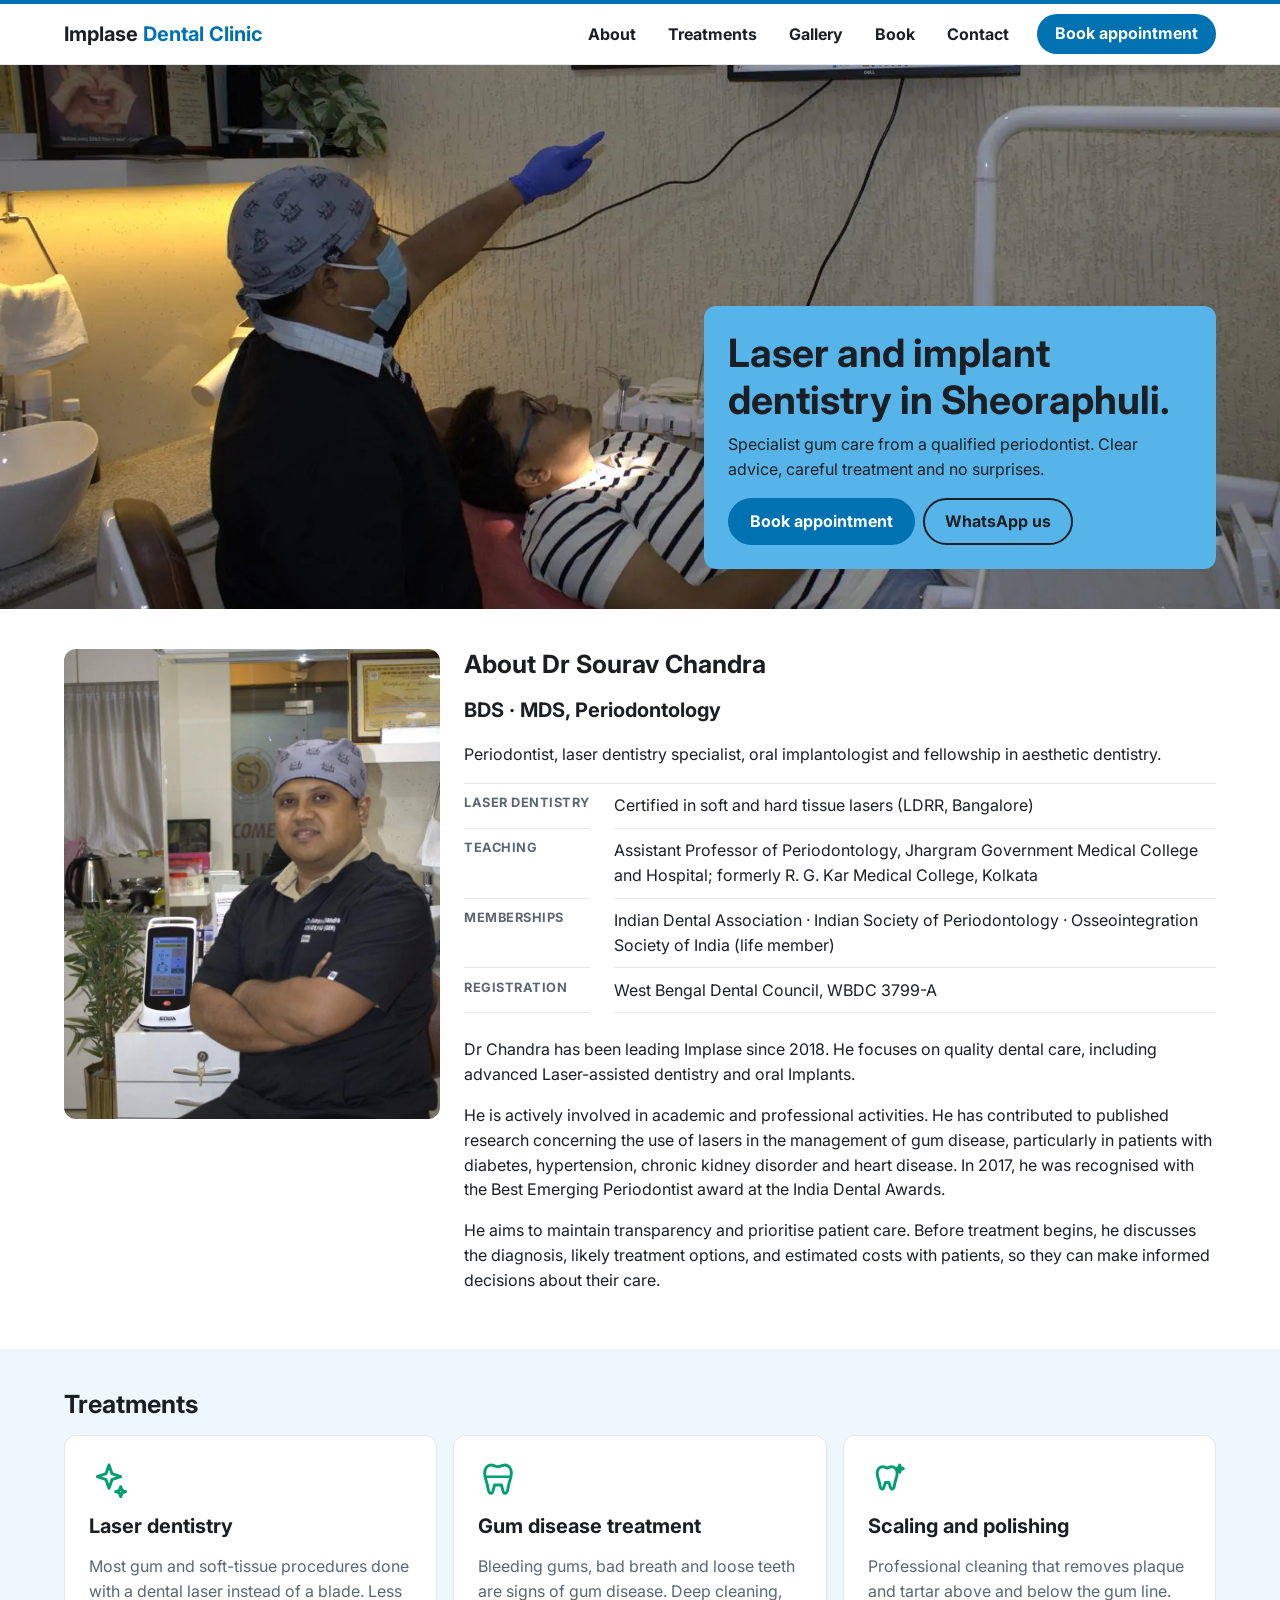
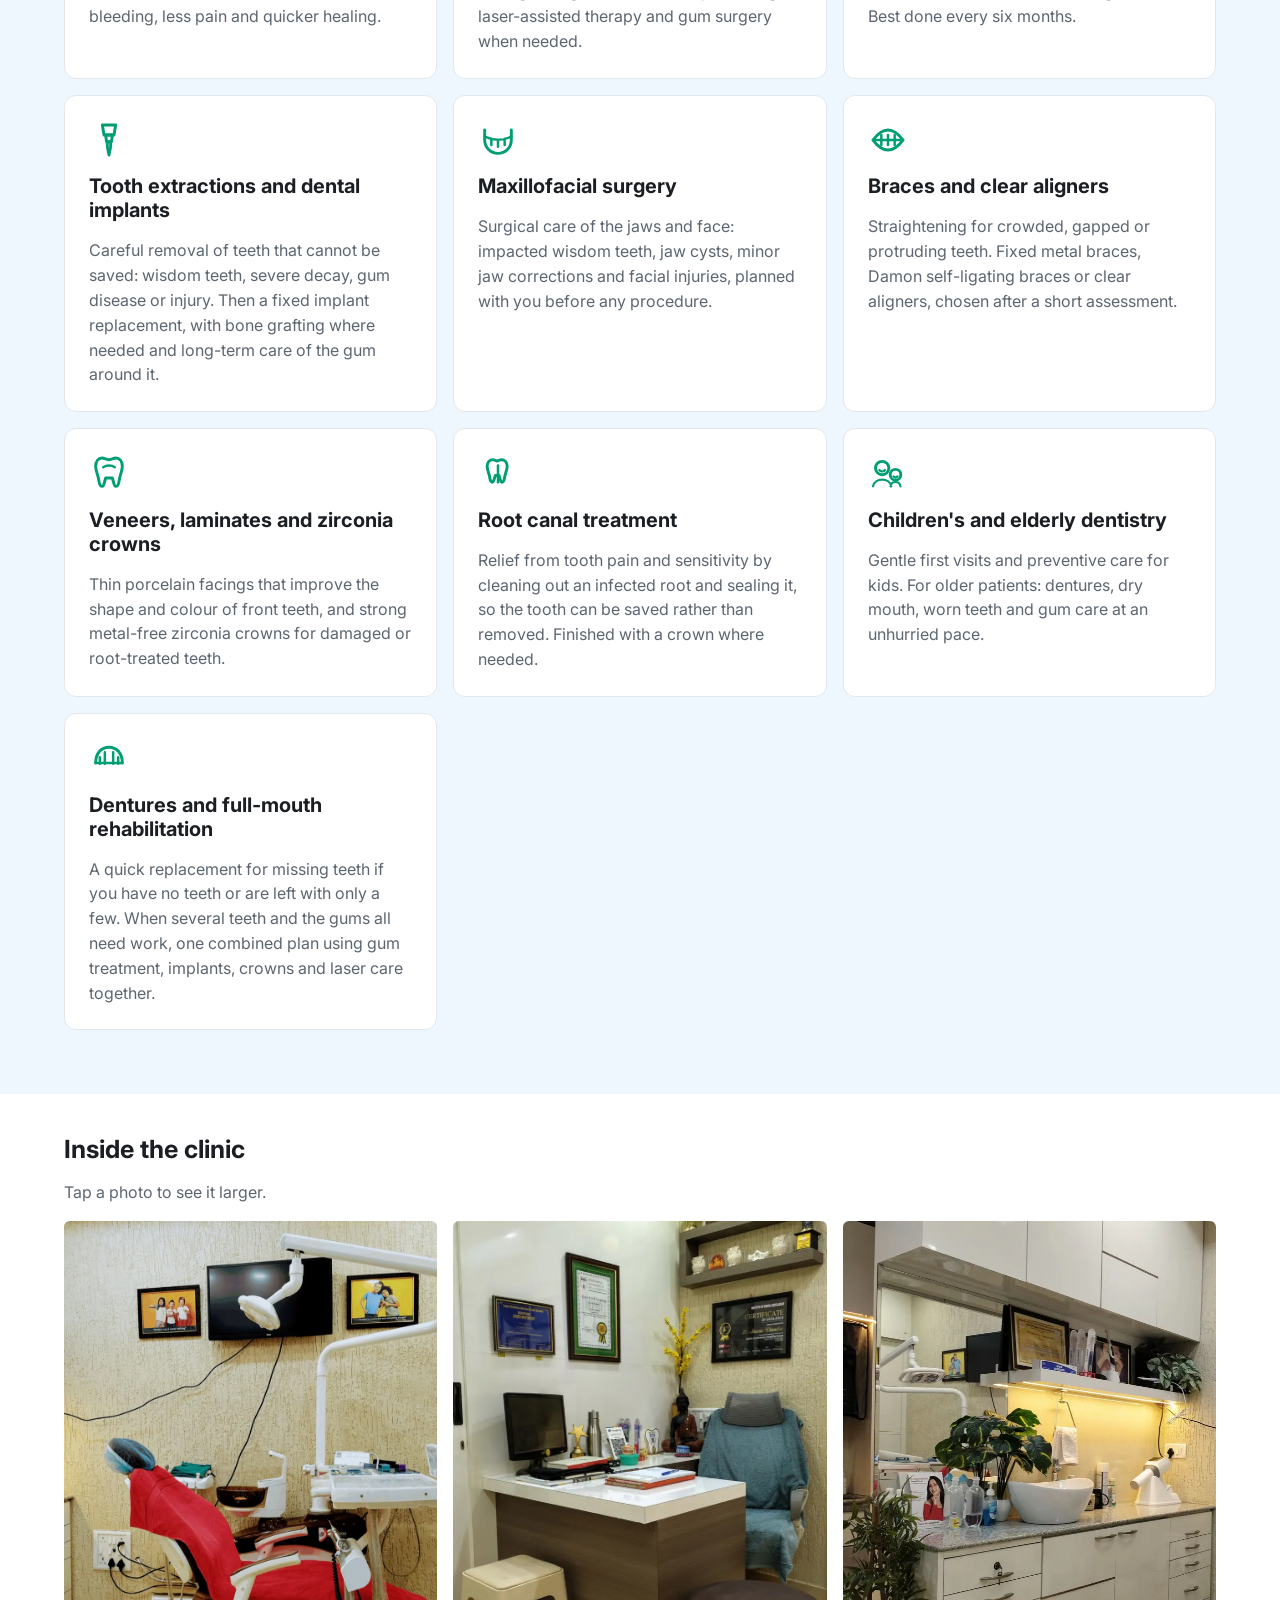
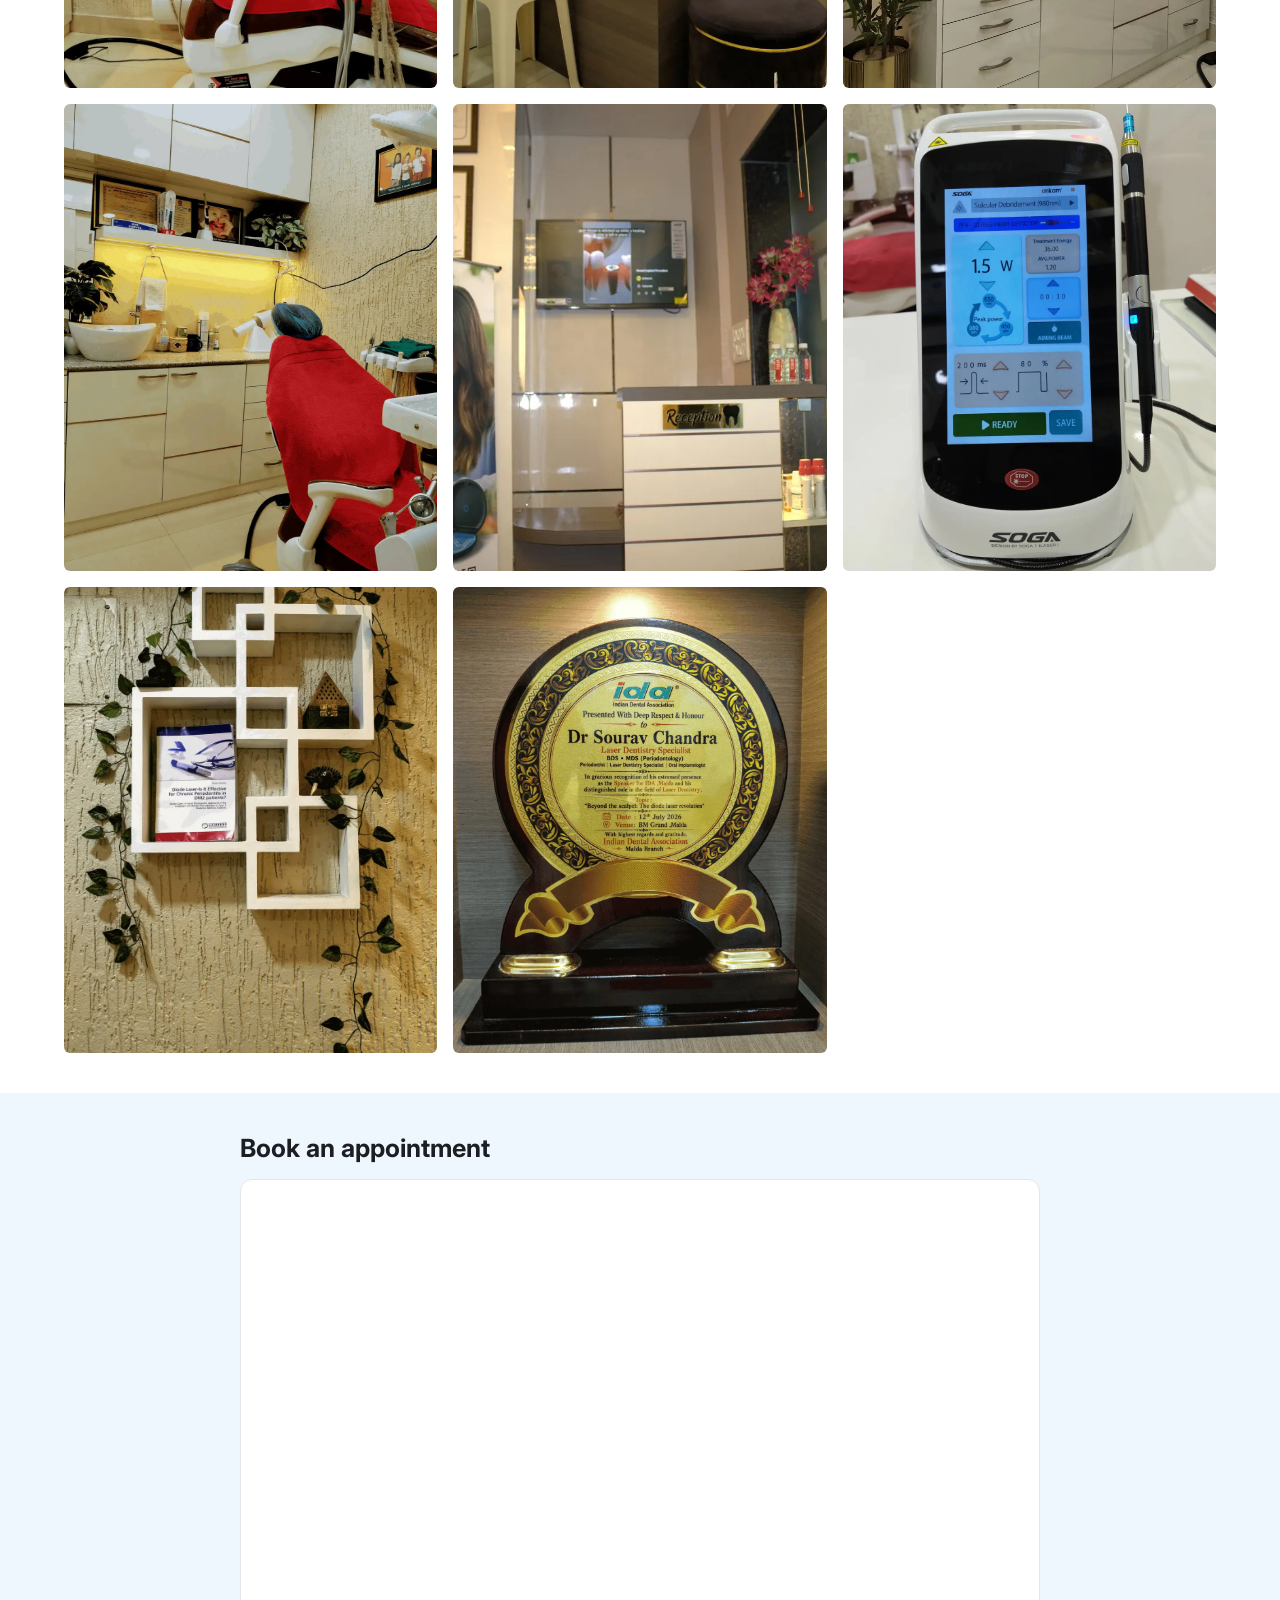
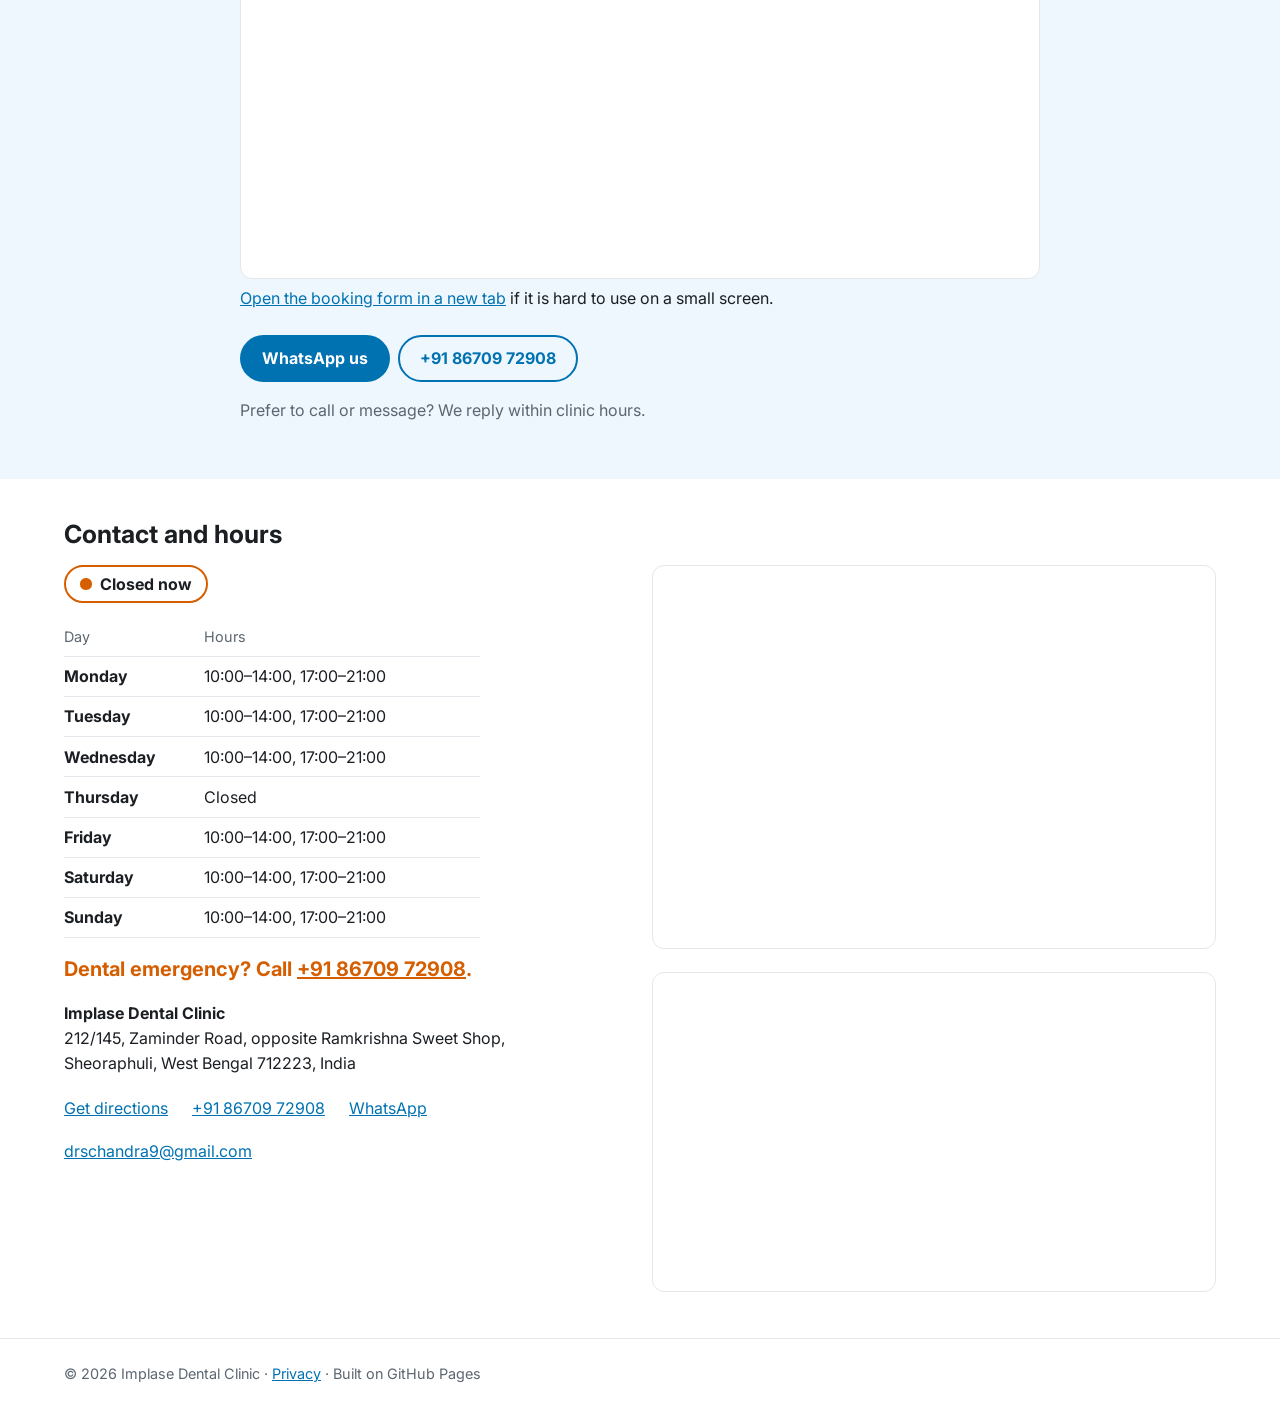
==== commit 700e2c6d: "Change photos and captions" ====
--- a/index.html
+++ b/index.html
@@ -141,12 +141,14 @@
       <h2 id="gallery-title">Inside the clinic</h2>
       <p class="muted">Tap a photo to see it larger.</p>
       <ul class="gallery plain">
-        <li><a href="assets/img/gallery-06.jpg"><picture><source srcset="assets/img/gallery-06.webp" type="image/webp"><img src="assets/img/gallery-01.jpg" width="1200" height="800" alt="Dr Chandra examining a patient" loading="lazy"></picture></a></li>
-        <li><a href="assets/img/gallery-02.jpg"><picture><source srcset="assets/img/gallery-02.webp" type="image/webp"><img src="assets/img/gallery-02.jpg" width="1200" height="800" alt="The dental laser unit" loading="lazy"></picture></a></li>
-        <li><a href="assets/img/gallery-03.jpg"><picture><source srcset="assets/img/gallery-03.webp" type="image/webp"><img src="assets/img/gallery-03.jpg" width="1200" height="800" alt="Awards and certificates, including Best Emerging Periodontist, India Dental Awards 2017" loading="lazy"></picture></a></li>
-        <li><a href="assets/img/gallery-04.jpg"><picture><source srcset="assets/img/gallery-04.webp" type="image/webp"><img src="assets/img/gallery-04.jpg" width="1200" height="800" alt="Sterilisation room: autoclave and UV chamber" loading="lazy"></picture></a></li>
-        <li><a href="assets/img/gallery-05.jpg"><picture><source srcset="assets/img/gallery-05.webp" type="image/webp"><img src="assets/img/gallery-05.jpg" width="1200" height="800" alt="Reception" loading="lazy"></picture></a></li>
-        <li><a href="assets/img/gallery-01.jpg"><picture><source srcset="assets/img/gallery-01.webp" type="image/webp"><img src="assets/img/gallery-06.jpg" width="1200" height="800" alt="Waiting area" loading="lazy"></picture></a></li>
+        <li><a href="assets/img/gallery-01.jpg"><picture><source srcset="assets/img/gallery-01.webp" type="image/webp"><img src="assets/img/gallery-01.jpg" width="1400" height="1118" alt="Treatment room: dental chair, overhead light and wall monitor" data-caption="Your advanced dental treatment journey begins here" loading="lazy"></picture></a></li>
+        <li><a href="assets/img/gallery-02.jpg"><picture><source srcset="assets/img/gallery-02.webp" type="image/webp"><img src="assets/img/gallery-02.jpg" width="817" height="1400" alt="Consultation desk with Dr Chandra's certificates and awards" data-caption="Specialist Doctor Consultation Room" loading="lazy"></picture></a></li>
+        <li><a href="assets/img/gallery-03.jpg"><picture><source srcset="assets/img/gallery-03.webp" type="image/webp"><img src="assets/img/gallery-03.jpg" width="740" height="1400" alt="Treatment room counter with basin, cabinets and X-ray unit" data-caption="Spotless, sterile and always ready for your smile" loading="lazy"></picture></a></li>
+        <li><a href="assets/img/gallery-04.jpg"><picture><source srcset="assets/img/gallery-04.webp" type="image/webp"><img src="assets/img/gallery-04.jpg" width="1082" height="1400" alt="Dental chair beside the treatment counter" data-caption="Every smile is crafted here with utmost care and dedication" loading="lazy"></picture></a></li>
+        <li><a href="assets/img/gallery-05.jpg"><picture><source srcset="assets/img/gallery-05.webp" type="image/webp"><img src="assets/img/gallery-05.jpg" width="1200" height="800" alt="Reception" data-caption="Reception" loading="lazy"></picture></a></li>
+        <li><a href="assets/img/gallery-08.jpg"><picture><source srcset="assets/img/gallery-08.webp" type="image/webp"><img src="assets/img/gallery-08.jpg" width="1050" height="1400" alt="SOGA diode laser unit on its stand, with the fibre-optic handpiece docked beside the touchscreen" data-caption="Precision diode laser for gentle, virtually painless gum treatment" loading="lazy"></picture></a></li>
+        <li><a href="assets/img/gallery-06.jpg"><picture><source srcset="assets/img/gallery-06.webp" type="image/webp"><img src="assets/img/gallery-06.jpg" width="907" height="1400" alt="Dr Sourav Chandra's book on diode laser treatment, on a wall shelf" data-caption="Research books published on laser dentistry by Dr S. Chandra" loading="lazy"></picture></a></li>
+        <li><a href="assets/img/gallery-07.jpg"><picture><source srcset="assets/img/gallery-07.webp" type="image/webp"><img src="assets/img/gallery-07.jpg" width="1099" height="1400" alt="Indian Dental Association, Malda Branch, plaque honouring Dr Sourav Chandra" data-caption="Recognised for excellence in laser dentistry" loading="lazy"></picture></a></li>
       </ul>
       <dialog id="lightbox" aria-label="Photo viewer">
         <figure>
--- a/style.css
+++ b/style.css
@@ -165,7 +165,7 @@
 .gallery { display: grid; gap: var(--s-2); grid-template-columns: repeat(2, 1fr); }
 @media (min-width: 48em) { .gallery { grid-template-columns: repeat(3, 1fr); gap: var(--s-3); } }
 .gallery a { display: block; border-radius: var(--r-sm); overflow: hidden; }
-.gallery img { transition: transform .2s; }
+.gallery img { width: 100%; aspect-ratio: 4 / 5; object-fit: cover; transition: transform .2s; }
 .gallery a:hover img { transform: scale(1.03); }
 #lightbox { border: 0; padding: 0; background: transparent; max-width: 95vw; max-height: 95vh; }
 #lightbox::backdrop { background: rgba(0, 0, 0, .85); }
